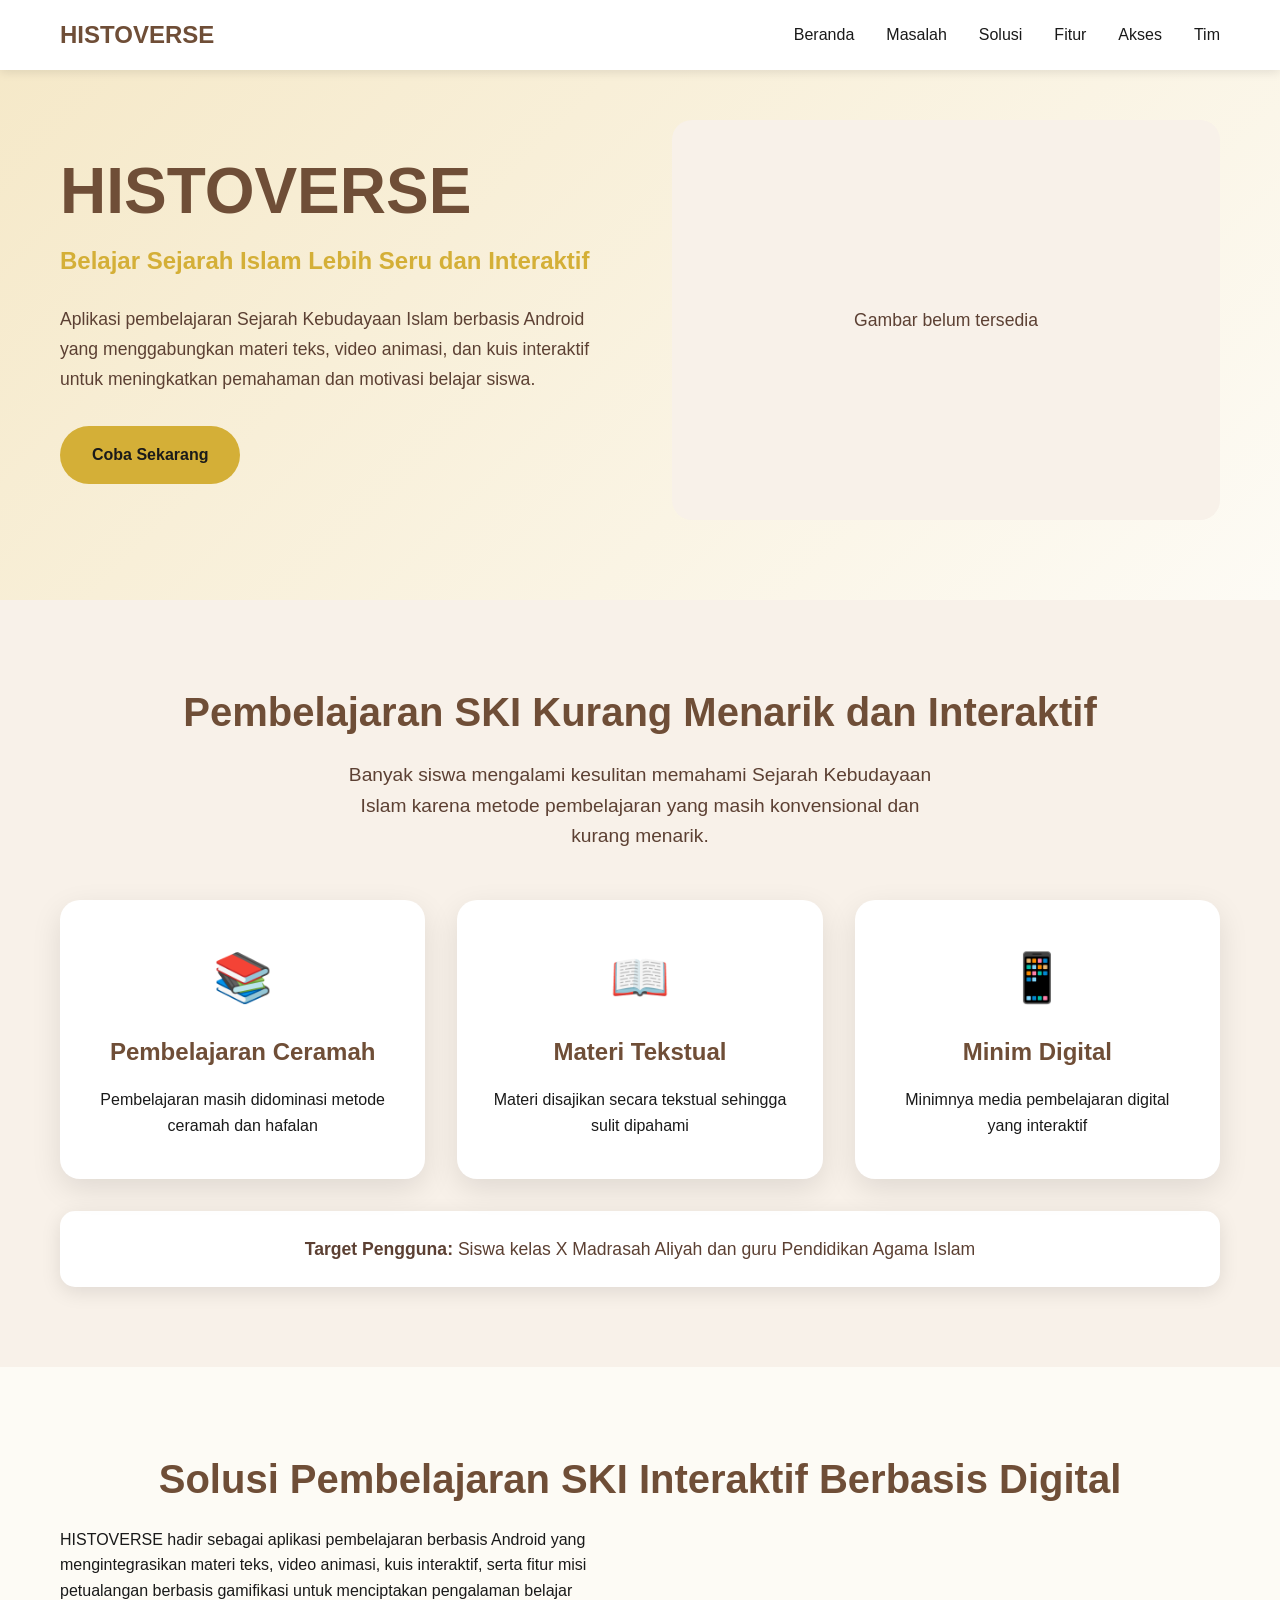
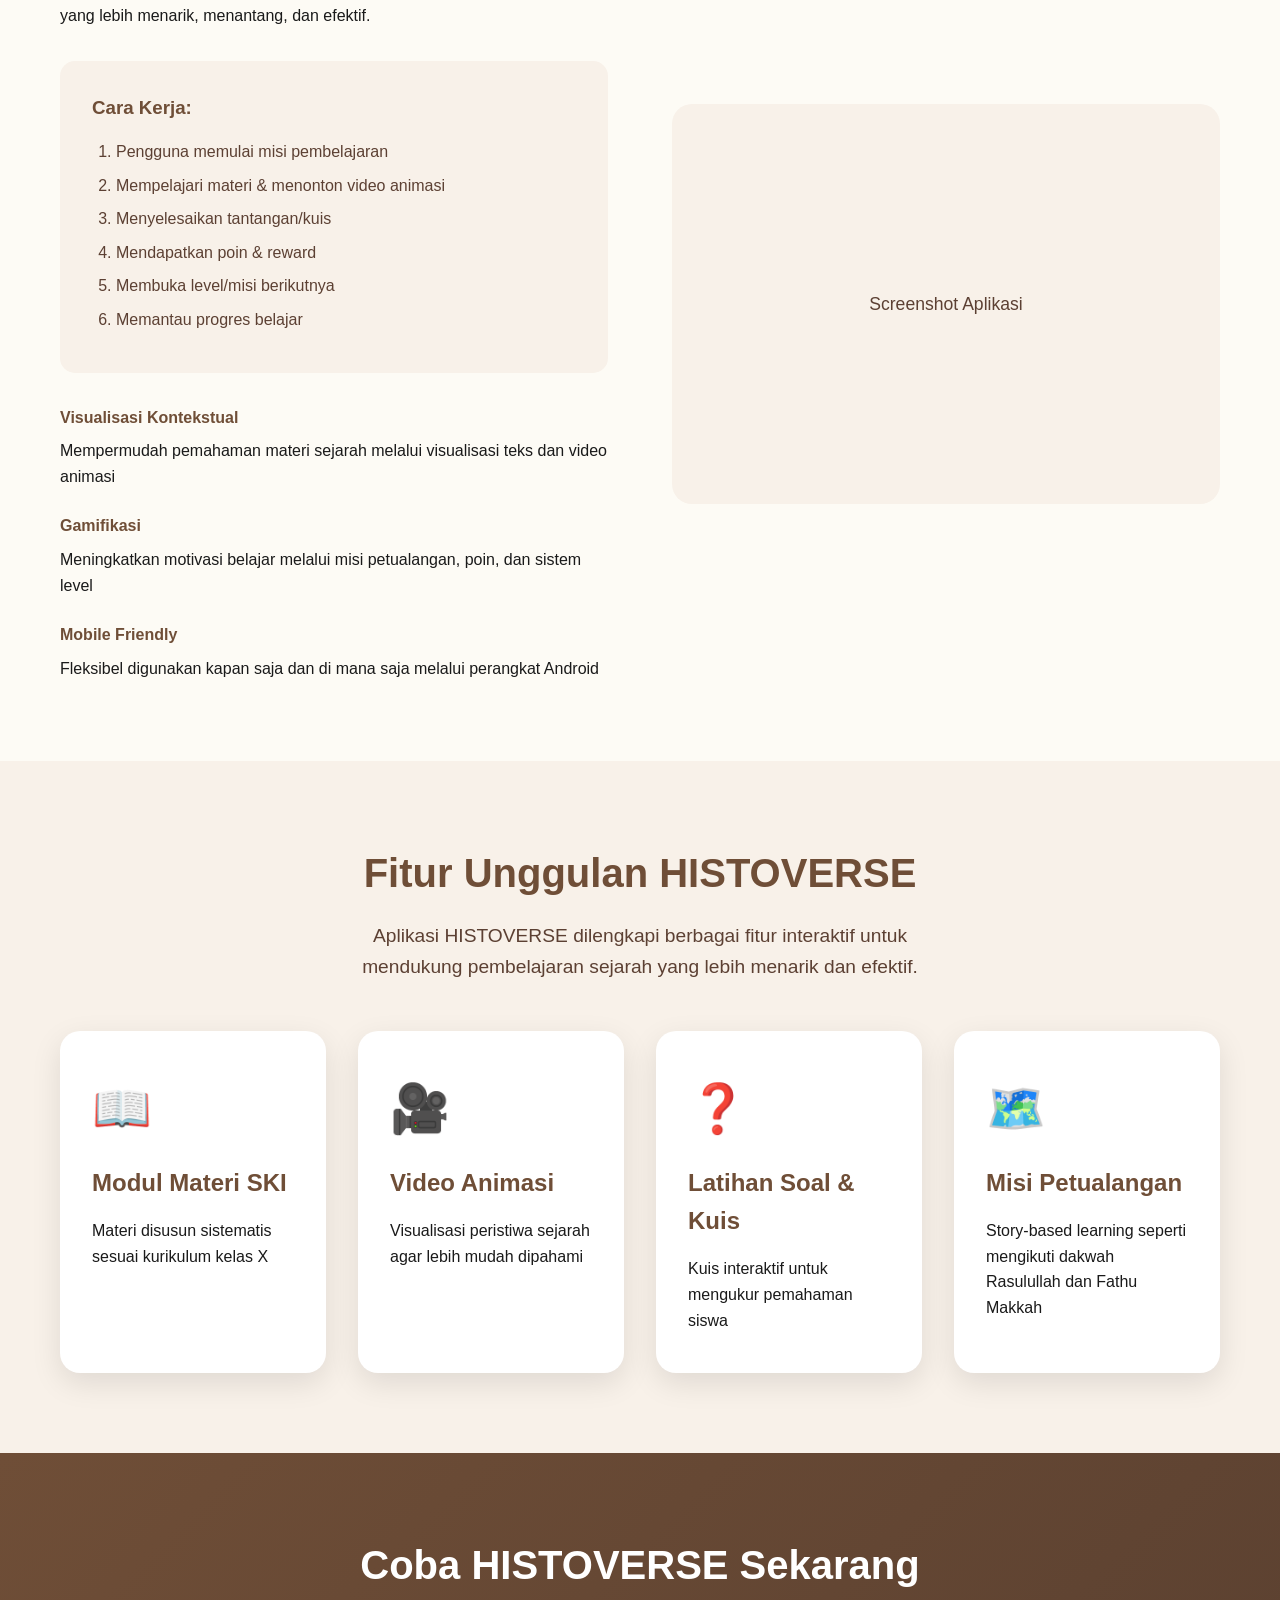
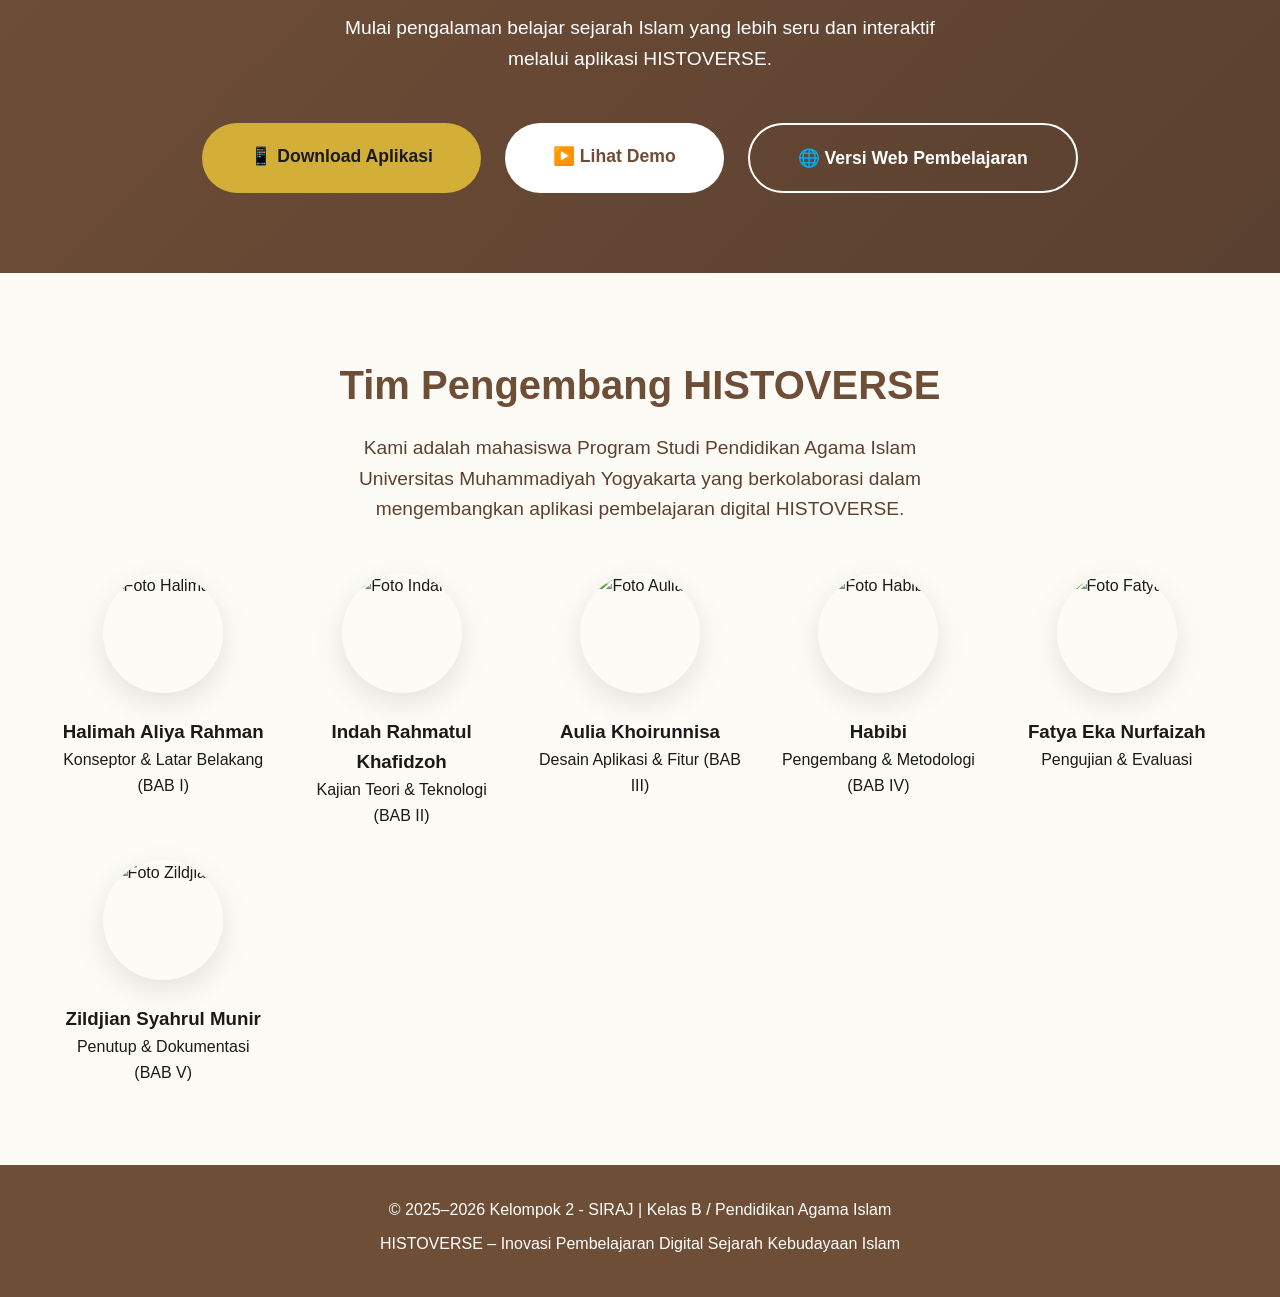
==== index.html @ 6aeffd04 "Add files via upload" ====
<!DOCTYPE html>
<html lang="id">
<head>
    <!-- Meta tags untuk responsive dan SEO -->
    <meta charset="UTF-8">
    <meta name="viewport" content="width=device-width, initial-scale=1.0">
    <title>HISTOVERSE - Belajar Sejarah Islam Lebih Seru dan Interaktif</title>
    <!-- Link ke file CSS terpisah -->
    <link rel="stylesheet" href="style.css">
</head>
<body>
    <!-- Navbar - Menu navigasi utama -->
    <nav class="navbar" id="navbar">
        <div class="nav-container">
            <!-- Logo/Brand -->
            <div class="nav-logo">
                <a href="#hero" class="nav-logo-link">HISTOVERSE</a>
            </div>
            
            <!-- Menu desktop -->
            <ul class="nav-menu" id="nav-menu">
                <li class="nav-item">
                    <a href="#hero" class="nav-link">Beranda</a>
                </li>
                <li class="nav-item">
                    <a href="#masalah" class="nav-link">Masalah</a>
                </li>
                <li class="nav-item">
                    <a href="#solusi" class="nav-link">Solusi</a>
                </li>
                <li class="nav-item">
                    <a href="#fitur" class="nav-link">Fitur</a>
                </li>
                <li class="nav-item">
                    <a href="#akses" class="nav-link">Akses</a>
                </li>
                <li class="nav-item">
                    <a href="#tim" class="nav-link">Tim</a>
                </li>
            </ul>
            
            <!-- Hamburger button untuk mobile -->
            <div class="hamburger" id="hamburger">
                <span class="bar"></span>
                <span class="bar"></span>
                <span class="bar"></span>
            </div>
        </div>
    </nav>

    <!-- Hero Section - Bagian paling atas untuk menarik perhatian -->
    <section id="hero" class="hero">
        <div class="container">
            <div class="hero-content">
                <!-- Kolom kiri: Teks -->
                <div class="hero-text">
                    <h1 class="hero-title">HISTOVERSE</h1>
                    <p class="hero-subtitle">Belajar Sejarah Islam Lebih Seru dan Interaktif</p>
                    <p class="hero-description">
                        Aplikasi pembelajaran Sejarah Kebudayaan Islam berbasis Android yang menggabungkan materi teks, video animasi, dan kuis interaktif untuk meningkatkan pemahaman dan motivasi belajar siswa.
                    </p>
                    <a href="#akses" class="btn btn-primary">Coba Sekarang</a>
                </div>
                <!-- Kolom kanan: Gambar -->
                <div class="hero-image">
                    <img src="https://i.ibb.co.com/NgNWBMgM/Whats-App-Image-2026-04-27-at-10-54-14.jpg" 
                         alt="Mockup Aplikasi HISTOVERSE" 
                         class="hero-img"
                         onerror="this.style.display='none'; this.nextElementSibling.style.display='flex';">
                    <div class="image-fallback" style="display: none;">
                        Gambar belum tersedia
                    </div>
                </div>
            </div>
        </div>
    </section>

    <!-- Masalah Section - Menampilkan 3 masalah dalam bentuk card -->
    <section id="masalah" class="section masalah">
        <div class="container">
            <h2 class="section-title">Pembelajaran SKI Kurang Menarik dan Interaktif</h2>
            <p class="section-subtitle">
                Banyak siswa mengalami kesulitan memahami Sejarah Kebudayaan Islam karena metode pembelajaran yang masih konvensional dan kurang menarik.
            </p>
            <div class="masalah-grid">
                <div class="card">
                    <div class="card-icon">📚</div>
                    <h3>Pembelajaran Ceramah</h3>
                    <p>Pembelajaran masih didominasi metode ceramah dan hafalan</p>
                </div>
                <div class="card">
                    <div class="card-icon">📖</div>
                    <h3>Materi Tekstual</h3>
                    <p>Materi disajikan secara tekstual sehingga sulit dipahami</p>
                </div>
                <div class="card">
                    <div class="card-icon">📱</div>
                    <h3>Minim Digital</h3>
                    <p>Minimnya media pembelajaran digital yang interaktif</p>
                </div>
            </div>
            <p class="target-pengguna">
                <strong>Target Pengguna:</strong> Siswa kelas X Madrasah Aliyah dan guru Pendidikan Agama Islam
            </p>
        </div>
    </section>

    <!-- Solusi Section -->
    <section id="solusi" class="section solusi">
        <div class="container">
            <h2 class="section-title">Solusi Pembelajaran SKI Interaktif Berbasis Digital</h2>
            <div class="solusi-content">
                <div class="solusi-text">
                    <p>
                        HISTOVERSE hadir sebagai aplikasi pembelajaran berbasis Android yang mengintegrasikan materi teks, video animasi, kuis interaktif, serta fitur misi petualangan berbasis gamifikasi untuk menciptakan pengalaman belajar yang lebih menarik, menantang, dan efektif.
                    </p>
                    <div class="cara-kerja">
                        <h3>Cara Kerja:</h3>
                        <ol>
                            <li>Pengguna memulai misi pembelajaran</li>
                            <li>Mempelajari materi & menonton video animasi</li>
                            <li>Menyelesaikan tantangan/kuis</li>
                            <li>Mendapatkan poin & reward</li>
                            <li>Membuka level/misi berikutnya</li>
                            <li>Memantau progres belajar</li>
                        </ol>
                    </div>
                    <div class="manfaat-grid">
                        <div class="manfaat-item">
                            <h4>Visualisasi Kontekstual</h4>
                            <p>Mempermudah pemahaman materi sejarah melalui visualisasi teks dan video animasi</p>
                        </div>
                        <div class="manfaat-item">
                            <h4>Gamifikasi</h4>
                            <p>Meningkatkan motivasi belajar melalui misi petualangan, poin, dan sistem level</p>
                        </div>
                        <div class="manfaat-item">
                            <h4>Mobile Friendly</h4>
                            <p>Fleksibel digunakan kapan saja dan di mana saja melalui perangkat Android</p>
                        </div>
                    </div>
                </div>
                <div class="solusi-image">
                    <img src="https://i.ibb.co.com/BVbJMJBj/Screenshot-2026-04-30-123022.png" 
                         alt="Screenshot Aplikasi HISTOVERSE"
                         class="solusi-img"
                         onerror="this.style.display='none'; this.nextElementSibling.style.display='flex';">
                    <div class="image-fallback" style="display: none;">
                        Screenshot Aplikasi
                    </div>
                </div>
            </div>
        </div>
    </section>

    <!-- Fitur Section - Grid 4 card fitur -->
    <section id="fitur" class="section fitur">
        <div class="container">
            <h2 class="section-title">Fitur Unggulan HISTOVERSE</h2>
            <p class="section-subtitle">
                Aplikasi HISTOVERSE dilengkapi berbagai fitur interaktif untuk mendukung pembelajaran sejarah yang lebih menarik dan efektif.
            </p>
            <div class="fitur-grid">
                <div class="card fitur-card">
                    <div class="card-icon">📖</div>
                    <h3>Modul Materi SKI</h3>
                    <p>Materi disusun sistematis sesuai kurikulum kelas X</p>
                </div>
                <div class="card fitur-card">
                    <div class="card-icon">🎥</div>
                    <h3>Video Animasi</h3>
                    <p>Visualisasi peristiwa sejarah agar lebih mudah dipahami</p>
                </div>
                <div class="card fitur-card">
                    <div class="card-icon">❓</div>
                    <h3>Latihan Soal & Kuis</h3>
                    <p>Kuis interaktif untuk mengukur pemahaman siswa</p>
                </div>
                <div class="card fitur-card">
                    <div class="card-icon">🗺️</div>
                    <h3>Misi Petualangan</h3>
                    <p>Story-based learning seperti mengikuti dakwah Rasulullah dan Fathu Makkah</p>
                </div>
            </div>
        </div>
    </section>

    <!-- Akses Produk Section - Paling menonjol -->
    <section id="akses" class="section akses">
        <div class="container">
            <h2 class="section-title">Coba HISTOVERSE Sekarang</h2>
            <p class="section-subtitle">
                Mulai pengalaman belajar sejarah Islam yang lebih seru dan interaktif melalui aplikasi HISTOVERSE.
            </p>
            <div class="akses-buttons">
                <a href="https://kodular.app/FZA-LEL" class="btn btn-primary btn-large" target="_blank">
                    📱 Download Aplikasi
                </a>
                <a href="https://youtube.com/shorts/EsjoSyzF_S8" class="btn btn-secondary btn-large" target="_blank">
                    ▶️ Lihat Demo
                </a>
                <a href="belajar.html" class="btn btn-outline btn-large">
                    🌐 Versi Web Pembelajaran
                </a>
            </div>
        </div>
    </section>

    <!-- Tim Section - Grid foto anggota -->
    <section id="tim" class="section tim">
        <div class="container">
            <h2 class="section-title">Tim Pengembang HISTOVERSE</h2>
            <p class="section-subtitle">
                Kami adalah mahasiswa Program Studi Pendidikan Agama Islam Universitas Muhammadiyah Yogyakarta yang berkolaborasi dalam mengembangkan aplikasi pembelajaran digital HISTOVERSE.
            </p>
            <div class="tim-grid">
                <div class="tim-card">
                    <div class="tim-photo">
                        <img src="https://i.ibb.co.com/GvK5dnpH/Whats-App-Image-2026-04-27-at-09-37-07.jpg" 
                             alt="Foto Halimah" 
                             onerror="handleImageError(this)">
                    </div>
                    <h3>Halimah Aliya Rahman</h3>
                    <p>Konseptor & Latar Belakang (BAB I)</p>
                </div>
                <div class="tim-card">
                    <div class="tim-photo">
                        <img src="https://i.ibb.co.com/gLV5JVzr/Whats-App-Image-2026-04-27-at-11-18-32.jpg" 
                             alt="Foto Indah" 
                             onerror="handleImageError(this)">
                    </div>
                    <h3>Indah Rahmatul Khafidzoh</h3>
                    <p>Kajian Teori & Teknologi (BAB II)</p>
                </div>
                <div class="tim-card">
                    <div class="tim-photo">
                        <img src="https://i.ibb.co.com/3YNSNnKv/Whats-App-Image-2026-04-27-at-09-41-44.jpg" 
                             alt="Foto Aulia" 
                             onerror="handleImageError(this)">
                    </div>
                    <h3>Aulia Khoirunnisa</h3>
                    <p>Desain Aplikasi & Fitur (BAB III)</p>
                </div>
                <div class="tim-card">
                    <div class="tim-photo">
                        <img src="https://i.ibb.co.com/fzsyxNFp/Whats-App-Image-2026-04-27-at-11-19-43.jpg" 
                             alt="Foto Habibi" 
                             onerror="handleImageError(this)">
                    </div>
                    <h3>Habibi</h3>
                    <p>Pengembang & Metodologi (BAB IV)</p>
                </div>
                <div class="tim-card">
                    <div class="tim-photo">
                        <img src="https://i.ibb.co.com/tpnbdjBc/Whats-App-Image-2026-04-28-at-12-46-17.jpg" 
                             alt="Foto Fatya" 
                             onerror="handleImageError(this)">
                    </div>
                    <h3>Fatya Eka Nurfaizah</h3>
                    <p>Pengujian & Evaluasi</p>
                </div>
                <div class="tim-card">
                    <div class="tim-photo">
                        <img src="https://i.ibb.co.com/4wW0nLyC/Whats-App-Image-2026-04-27-at-11-18-08.jpg" 
                             alt="Foto Zildjian" 
                             onerror="handleImageError(this)">
                    </div>
                    <h3>Zildjian Syahrul Munir</h3>
                    <p>Penutup & Dokumentasi (BAB V)</p>
                </div>
            </div>
        </div>
    </section>

    <!-- Footer -->
    <footer class="footer">
        <div class="container">
            <div class="footer-content">
                <p>&copy; 2025–2026 Kelompok 2 - SIRAJ | Kelas B / Pendidikan Agama Islam</p>
                <p>HISTOVERSE – Inovasi Pembelajaran Digital Sejarah Kebudayaan Islam</p>
            </div>
        </div>
    </footer>

    <!-- JavaScript -->
    <script src="script.js"></script>
</body>
</html>
---- style.css ----
/* ========================================
   VARIABEL WARNA - UBAH DI SINI SAJA!
   ======================================== */
/* Ganti warna-warna ini sesuai preferensi kelompok */
:root {
  /* Warna utama - GANTI DI SINI */
  --primary: #6F4E37;      /* Coklat espresso */
  --primary-dark: #5A4030;
  
  /* Warna sekunder - GANTI DI SINI */
  --secondary: #F5E8C7;    /* Krem terang */
  --secondary-dark: #E8D9B3;
  
  /* Warna aksen - GANTI DI SINI */
  --accent: #D4AF37;       /* Emas terang */
  --accent-dark: #B8942A;
  
  /* Background - GANTI DI SINI */
  --bg-primary: #FDFBF5;   /* Ivory clean */
  --bg-secondary: #F8F1E9; /* Beige hangat */
  
  /* Teks - GANTI DI SINI */
  --text-primary: #1A1A1A;  /* Hitam pekat */
  --text-secondary: #5C4033; /* Abu tua kecoklatan */
  
  /* Lainnya */
  --white: #FFFFFF;
  --shadow: rgba(0, 0, 0, 0.1);
  --border: #E0D7C4;
}

/* ========================================
   RESET & BASE STYLES
   ======================================== */
* {
  margin: 0;
  padding: 0;
  box-sizing: border-box;
}

body {
  font-family: -apple-system, BlinkMacSystemFont, 'Segoe UI', Roboto, Oxygen, Ubuntu, Cantarell, sans-serif;
  line-height: 1.6;
  color: var(--text-primary);
  background-color: var(--bg-primary);
  overflow-x: hidden;
}

.container {
  max-width: 1200px;
  margin: 0 auto;
  padding: 0 20px;
}

/* ========================================
   NAVBAR
   ======================================== */
.navbar {
  background: var(--white);
  box-shadow: 0 2px 10px var(--shadow);
  position: fixed;
  top: 0;
  width: 100%;
  z-index: 1000;
  transition: all 0.3s ease;
}

.nav-container {
  max-width: 1200px;
  margin: 0 auto;
  padding: 0 20px;
  display: flex;
  justify-content: space-between;
  align-items: center;
  height: 70px;
}

.nav-logo-link {
  font-size: 1.5rem;
  font-weight: bold;
  color: var(--primary);
  text-decoration: none;
}

.nav-menu {
  display: flex;
  list-style: none;
  gap: 2rem;
}

.nav-link {
  text-decoration: none;
  color: var(--text-primary);
  font-weight: 500;
  transition: color 0.3s ease;
}

.nav-link:hover {
  color: var(--primary);
}

.hamburger {
  display: none;
  flex-direction: column;
  cursor: pointer;
  gap: 4px;
}

.bar {
  width: 25px;
  height: 3px;
  background: var(--text-primary);
  transition: 0.3s;
}

/* ========================================
   HERO SECTION
   ======================================== */
.hero {
  padding: 120px 0 80px;
  background: linear-gradient(135deg, var(--secondary) 0%, var(--bg-primary) 100%);
}

.hero-content {
  display: grid;
  grid-template-columns: 1fr 1fr;
  gap: 4rem;
  align-items: center;
}

.hero-title {
  font-size: clamp(2.5rem, 5vw, 4rem);
  color: var(--primary);
  margin-bottom: 1rem;
  line-height: 1.1;
}

.hero-subtitle {
  font-size: 1.5rem;
  color: var(--accent);
  margin-bottom: 1.5rem;
  font-weight: 600;
}

.hero-description {
  font-size: 1.1rem;
  color: var(--text-secondary);
  margin-bottom: 2rem;
  line-height: 1.7;
}

.hero-img, .solusi-img {
  width: 100%;
  height: 400px;
  object-fit: cover;
  border-radius: 20px;
  box-shadow: 0 20px 40px var(--shadow);
}

.image-fallback {
  width: 100%;
  height: 400px;
  background: var(--bg-secondary);
  border-radius: 20px;
  display: flex;
  align-items: center;
  justify-content: center;
  color: var(--text-secondary);
  font-size: 1.1rem;
}

/* ========================================
   SECTION GENERIC
   ======================================== */
.section {
  padding: 80px 0;
}

.section-title {
  font-size: clamp(2rem, 4vw, 2.5rem);
  text-align: center;
  margin-bottom: 1rem;
  color: var(--primary);
}

.section-subtitle {
  text-align: center;
  font-size: 1.2rem;
  color: var(--text-secondary);
  max-width: 600px;
  margin: 0 auto 3rem;
}

/* ========================================
   MASALAH SECTION
   ======================================== */
.masalah {
  background: var(--bg-secondary);
}

.masalah-grid {
  display: grid;
  grid-template-columns: repeat(auto-fit, minmax(300px, 1fr));
  gap: 2rem;
  margin-bottom: 2rem;
}

.card {
  background: var(--white);
  padding: 2.5rem 2rem;
  border-radius: 20px;
  text-align: center;
  box-shadow: 0 10px 30px var(--shadow);
  transition: all 0.3s ease;
}

.card:hover {
  transform: translateY(-10px);
  box-shadow: 0 20px 40px var(--shadow);
}

.card-icon {
  font-size: 3rem;
  margin-bottom: 1rem;
}

.card h3 {
  font-size: 1.5rem;
  margin-bottom: 1rem;
  color: var(--primary);
}

.target-pengguna {
  text-align: center;
  font-size: 1.1rem;
  color: var(--text-secondary);
  background: var(--white);
  padding: 1.5rem;
  border-radius: 15px;
  box-shadow: 0 5px 20px var(--shadow);
}

/* ========================================
   SOLUSI SECTION
   ======================================== */
.solusi-content {
  display: grid;
  grid-template-columns: 1fr 1fr;
  gap: 4rem;
  align-items: center;
}

.cara-kerja {
  background: var(--bg-secondary);
  padding: 2rem;
  border-radius: 15px;
  margin: 2rem 0;
}

.cara-kerja h3 {
  color: var(--primary);
  margin-bottom: 1rem;
}

.cara-kerja ol {
  padding-left: 1.5rem;
}

.cara-kerja li {
  margin-bottom: 0.5rem;
  color: var(--text-secondary);
}

.manfaat-grid {
  display: grid;
  gap: 1.5rem;
  margin-top: 2rem;
}

.manfaat-item h4 {
  color: var(--primary);
  margin-bottom: 0.5rem;
}

/* ========================================
   FITUR SECTION
   ======================================== */
.fitur {
  background: var(--bg-secondary);
}

.fitur-grid {
  display: grid;
  grid-template-columns: repeat(auto-fit, minmax(250px, 1fr));
  gap: 2rem;
}

.fitur-card {
  text-align: left;
}

/* ========================================
   AKSES SECTION
   ======================================== */
.akses {
  background: linear-gradient(135deg, var(--primary) 0%, var(--primary-dark) 100%);
  color: var(--white);
}

.akses .section-title,
.akses .section-subtitle {
  color: var(--white);
}

.akses-buttons {
  display: flex;
  flex-wrap: wrap;
  gap: 1.5rem;
  justify-content: center;
  margin-top: 3rem;
}

/* ========================================
   TIM SECTION
   ======================================== */
.tim-grid {
  display: grid;
  grid-template-columns: repeat(auto-fit, minmax(200px, 1fr));
  gap: 2rem;
}

.tim-card {
  text-align: center;
}

.tim-photo {
  width: 120px;
  height: 120px;
  margin: 0 auto 1.5rem;
  border-radius: 50%;
  overflow: hidden;
  box-shadow: 0 10px 30px var(--shadow);
}

.tim-photo img {
  width: 100%;
  height: 100%;
  object-fit: cover;
}

/* ========================================
   BUTTONS
   ======================================== */
.btn {
  display: inline-block;
  padding: 1rem 2rem;
  border-radius: 50px;
  text-decoration: none;
  font-weight: 600;
  text-align: center;
  transition: all 0.3s ease;
  border: none;
  cursor: pointer;
  font-size: 1rem;
}

.btn-primary {
  background: var(--accent);
  color: var(--text-primary);
}

.btn-primary:hover {
  background: var(--accent-dark);
  transform: translateY(-2px);
  box-shadow: 0 10px 20px rgba(212, 175, 55, 0.3);
}

.btn-secondary {
  background: var(--white);
  color: var(--primary);
}

.btn-secondary:hover {
  background: var(--secondary);
  transform: translateY(-2px);
}

.btn-outline {
  background: transparent;
  color: var(--white);
  border: 2px solid var(--white);
}

.btn-outline:hover {
  background: var(--white);
  color: var(--primary);
}

.btn-large {
  padding: 1.2rem 3rem;
  font-size: 1.1rem;
}

/* ========================================
   FOOTER
   ======================================== */
.footer {
  background: var(--primary);
  color: var(--white);
  text-align: center;
  padding: 2rem 0;
}

.footer-content p {
  margin-bottom: 0.5rem;
}

/* ========================================
   RESPONSIVE DESIGN
   ======================================== */
@media (max-width: 768px) {
  .hamburger {
    display: flex;
  }
  
  .nav-menu {
    position: fixed;
    left: -100%;
    top: 70px;
    flex-direction: column;
    background: var(--white);
    width: 100%;
    text-align: center;
    transition: 0.3s;
    box-shadow: 0 10px 27px var(--shadow);
    padding: 2rem 0;
  }
  
  .nav-menu.active {
    left: 0;
  }
  
  .hero-content,
  .solusi-content {
    grid-template-columns: 1fr;
    gap: 2rem;
    text-align: center;
  }
  
  .hero {
    padding: 100px 0 60px;
  }
  
  .section {
    padding: 60px 0;
  }
  
  .akses-buttons {
    flex-direction: column;
    align-items: center;
  }
  
  .btn-large {
    width: 100%;
    max-width: 300px;
  }
}

@media (max-width: 480px) {
  .container {
    padding: 0 15px;
  }
  
  .masalah-grid,
  .fitur-grid {
    grid-template-columns: 1fr;
  }
}
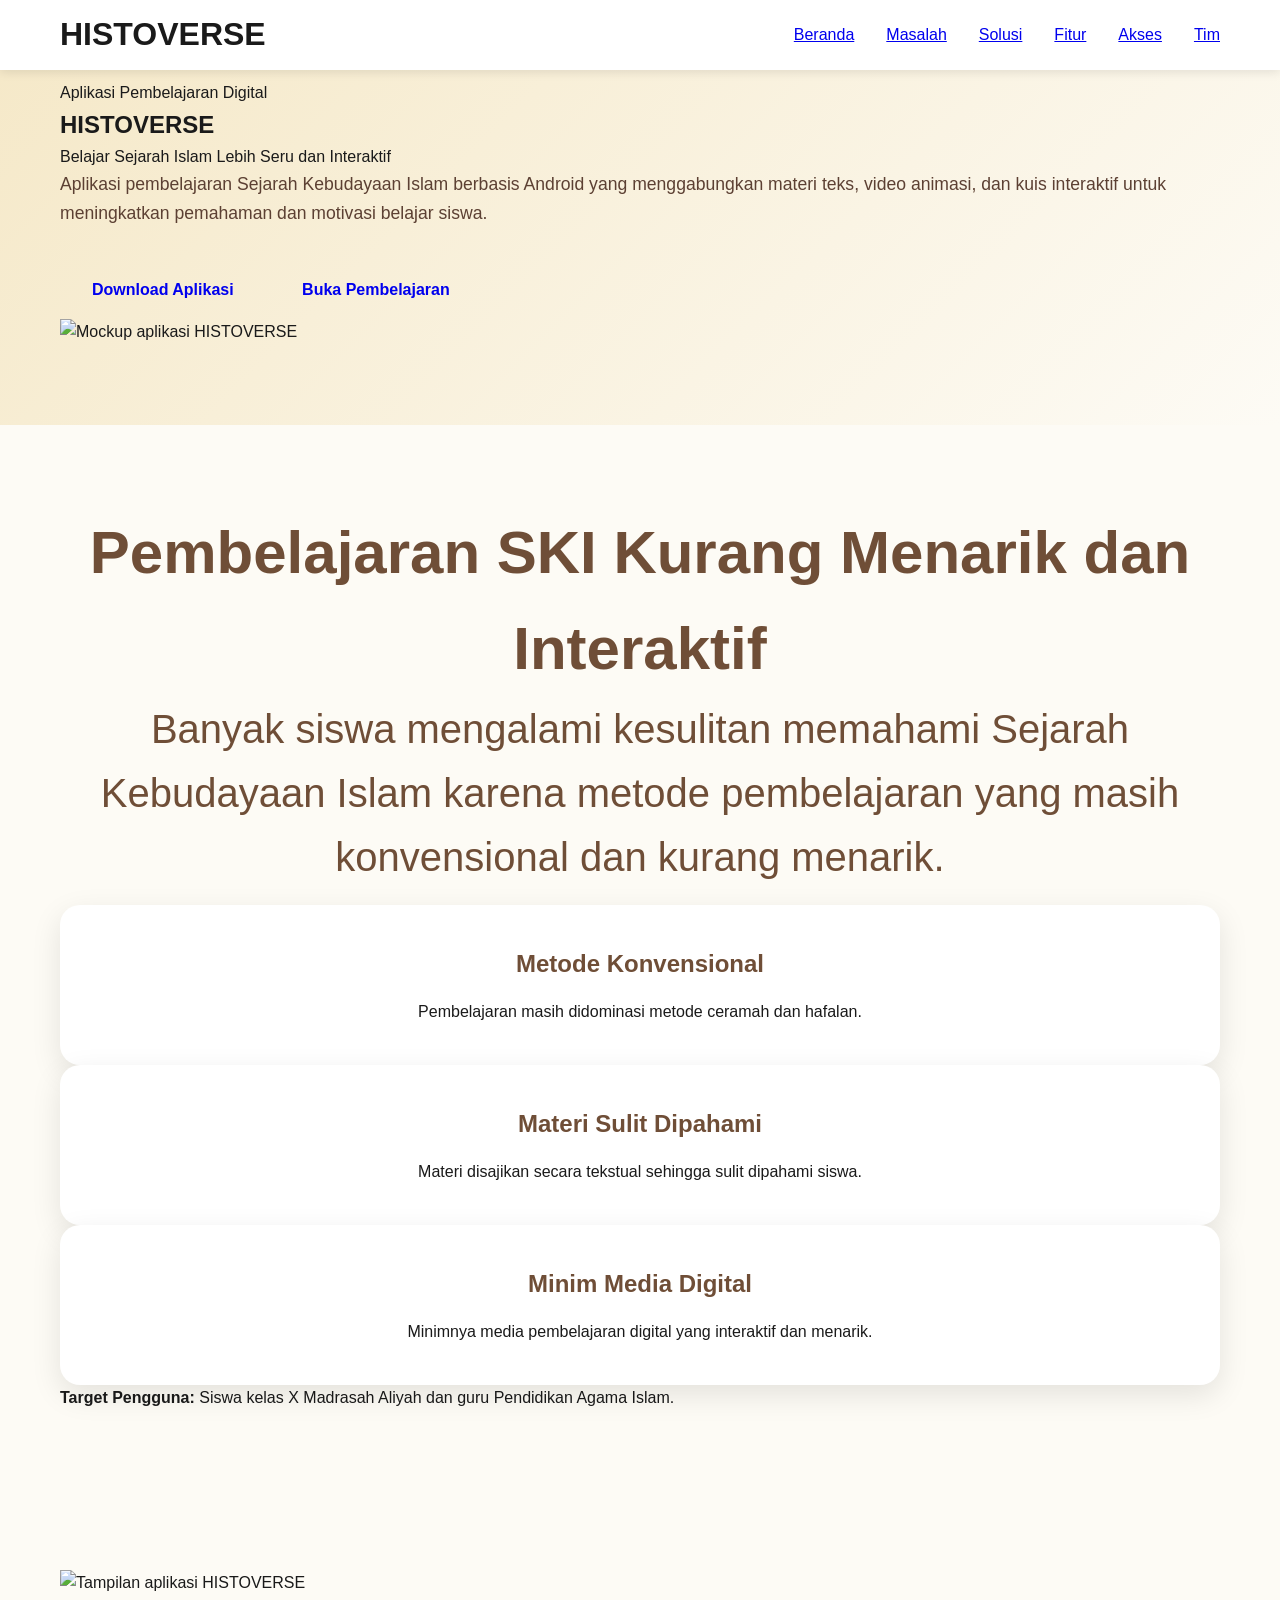
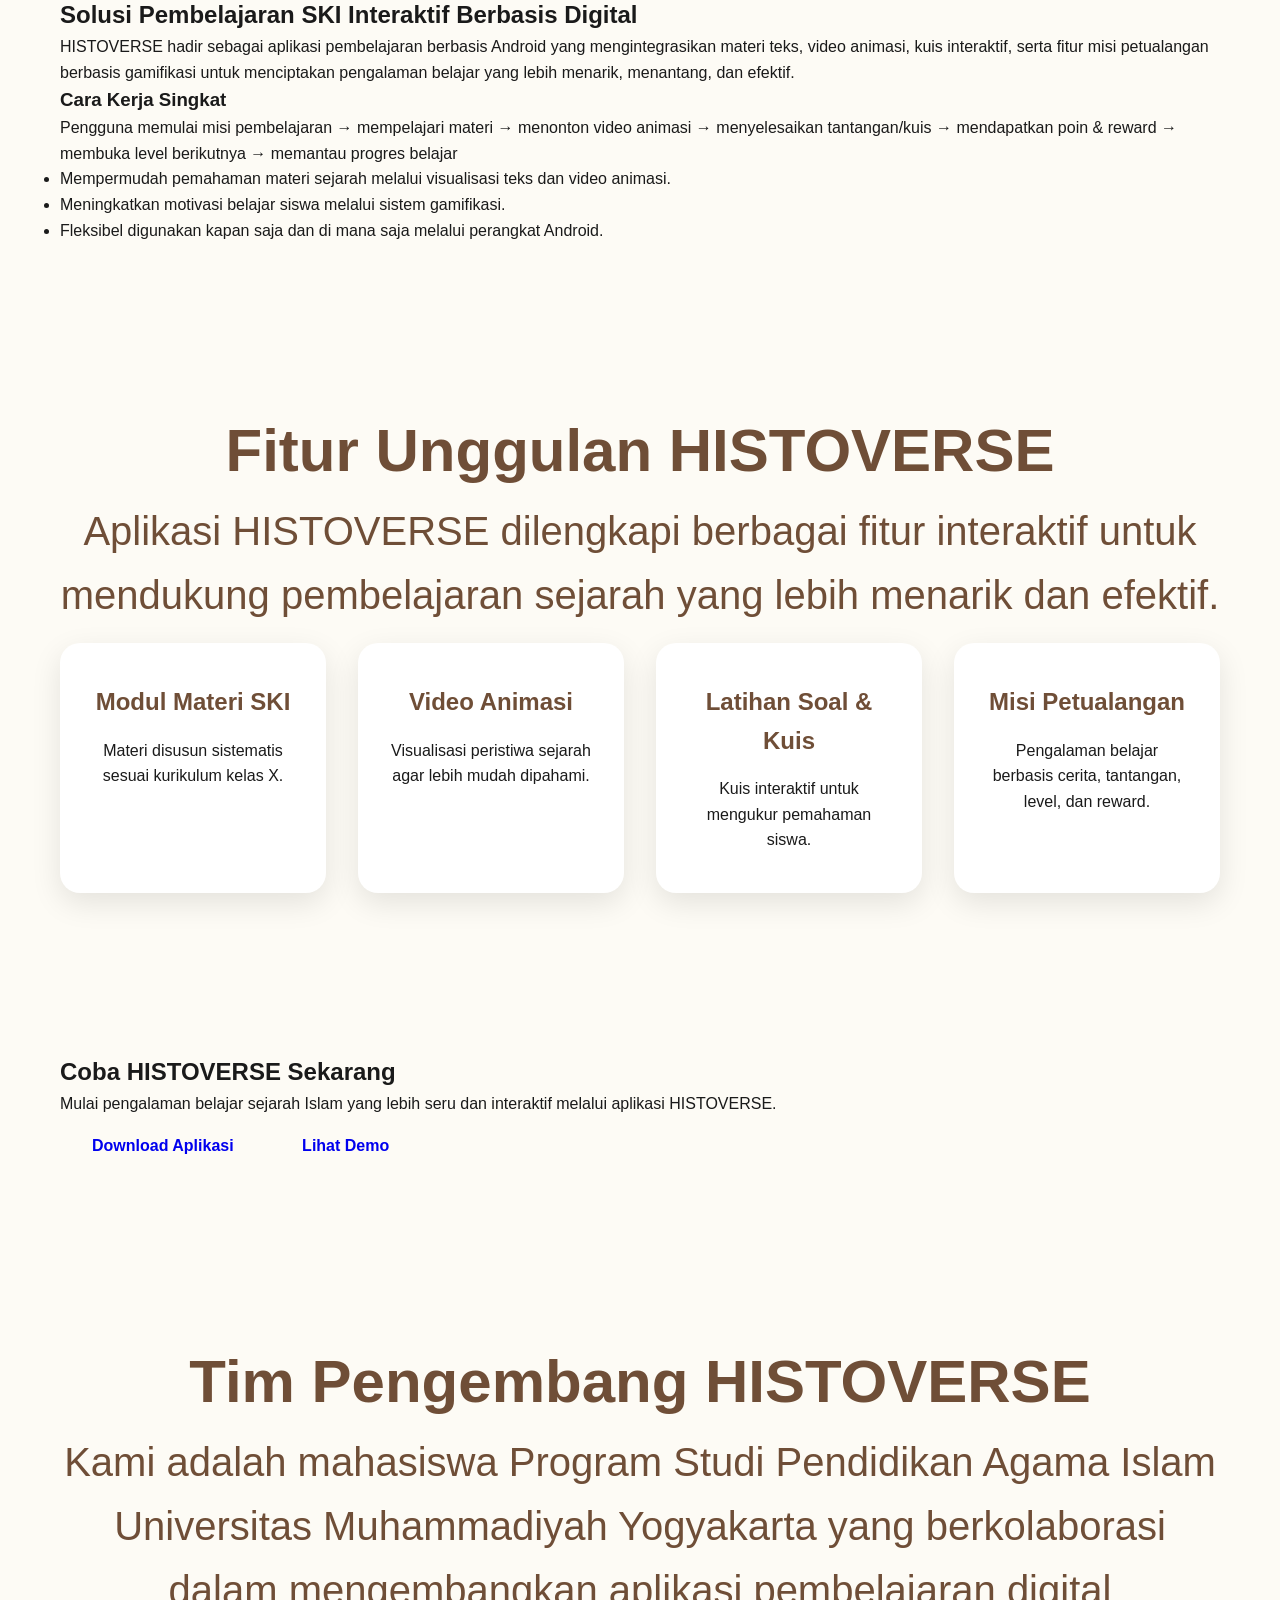
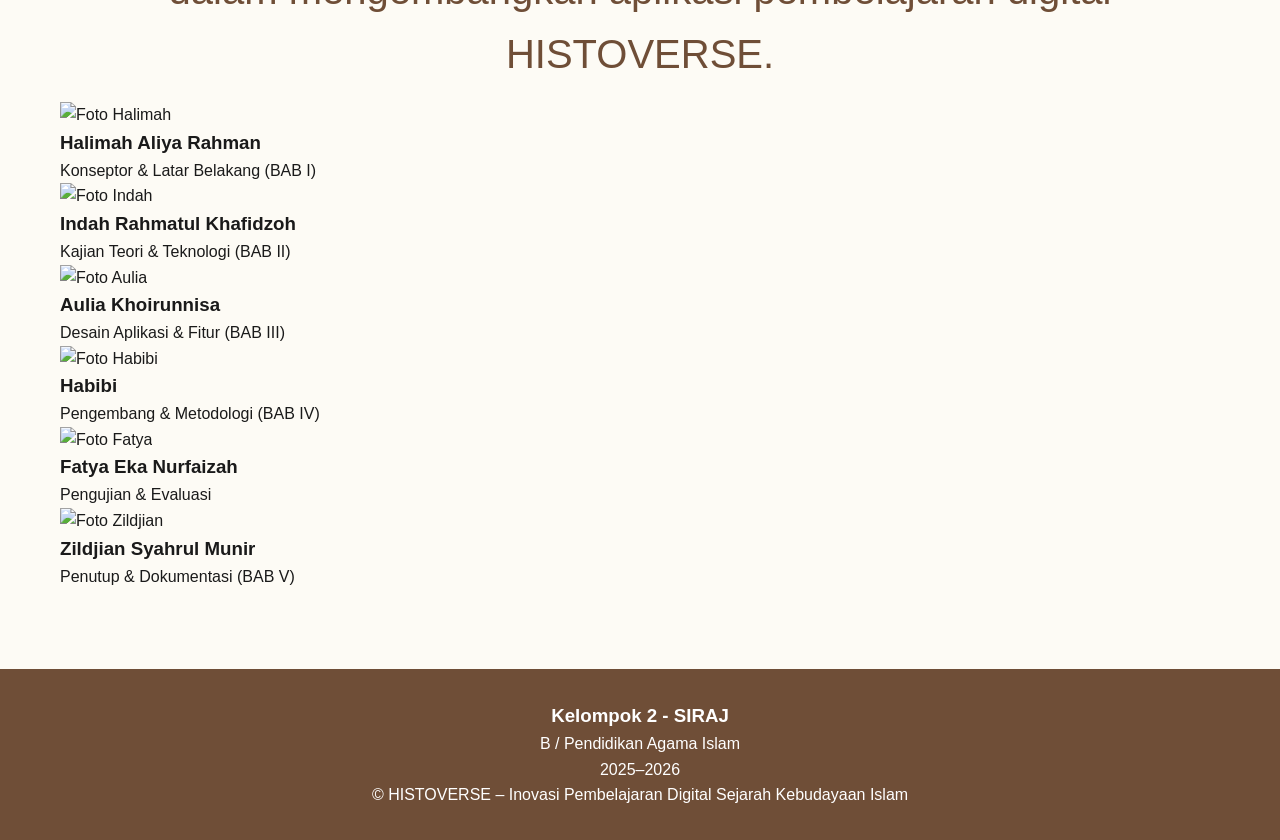
==== commit cc1c5a86: "Update index.html" ====
--- a/index.html
+++ b/index.html
@@ -1,288 +1,349 @@
 <!DOCTYPE html>
 <html lang="id">
 <head>
-    <!-- Meta tags untuk responsive dan SEO -->
-    <meta charset="UTF-8">
-    <meta name="viewport" content="width=device-width, initial-scale=1.0">
-    <title>HISTOVERSE - Belajar Sejarah Islam Lebih Seru dan Interaktif</title>
-    <!-- Link ke file CSS terpisah -->
-    <link rel="stylesheet" href="style.css">
+  <meta charset="UTF-8" />
+  <meta name="viewport" content="width=device-width, initial-scale=1.0" />
+  <title>HISTOVERSE - Pembelajaran SKI Interaktif</title>
+
+  <!-- File CSS -->
+  <link rel="stylesheet" href="style.css" />
 </head>
 <body>
-    <!-- Navbar - Menu navigasi utama -->
-    <nav class="navbar" id="navbar">
-        <div class="nav-container">
-            <!-- Logo/Brand -->
-            <div class="nav-logo">
-                <a href="#hero" class="nav-logo-link">HISTOVERSE</a>
-            </div>
-            
-            <!-- Menu desktop -->
-            <ul class="nav-menu" id="nav-menu">
-                <li class="nav-item">
-                    <a href="#hero" class="nav-link">Beranda</a>
-                </li>
-                <li class="nav-item">
-                    <a href="#masalah" class="nav-link">Masalah</a>
-                </li>
-                <li class="nav-item">
-                    <a href="#solusi" class="nav-link">Solusi</a>
-                </li>
-                <li class="nav-item">
-                    <a href="#fitur" class="nav-link">Fitur</a>
-                </li>
-                <li class="nav-item">
-                    <a href="#akses" class="nav-link">Akses</a>
-                </li>
-                <li class="nav-item">
-                    <a href="#tim" class="nav-link">Tim</a>
-                </li>
-            </ul>
-            
-            <!-- Hamburger button untuk mobile -->
-            <div class="hamburger" id="hamburger">
-                <span class="bar"></span>
-                <span class="bar"></span>
-                <span class="bar"></span>
-            </div>
-        </div>
-    </nav>
-
-    <!-- Hero Section - Bagian paling atas untuk menarik perhatian -->
-    <section id="hero" class="hero">
-        <div class="container">
-            <div class="hero-content">
-                <!-- Kolom kiri: Teks -->
-                <div class="hero-text">
-                    <h1 class="hero-title">HISTOVERSE</h1>
-                    <p class="hero-subtitle">Belajar Sejarah Islam Lebih Seru dan Interaktif</p>
-                    <p class="hero-description">
-                        Aplikasi pembelajaran Sejarah Kebudayaan Islam berbasis Android yang menggabungkan materi teks, video animasi, dan kuis interaktif untuk meningkatkan pemahaman dan motivasi belajar siswa.
-                    </p>
-                    <a href="#akses" class="btn btn-primary">Coba Sekarang</a>
-                </div>
-                <!-- Kolom kanan: Gambar -->
-                <div class="hero-image">
-                    <img src="https://i.ibb.co.com/NgNWBMgM/Whats-App-Image-2026-04-27-at-10-54-14.jpg" 
-                         alt="Mockup Aplikasi HISTOVERSE" 
-                         class="hero-img"
-                         onerror="this.style.display='none'; this.nextElementSibling.style.display='flex';">
-                    <div class="image-fallback" style="display: none;">
-                        Gambar belum tersedia
-                    </div>
-                </div>
-            </div>
-        </div>
-    </section>
-
-    <!-- Masalah Section - Menampilkan 3 masalah dalam bentuk card -->
-    <section id="masalah" class="section masalah">
-        <div class="container">
-            <h2 class="section-title">Pembelajaran SKI Kurang Menarik dan Interaktif</h2>
-            <p class="section-subtitle">
-                Banyak siswa mengalami kesulitan memahami Sejarah Kebudayaan Islam karena metode pembelajaran yang masih konvensional dan kurang menarik.
-            </p>
-            <div class="masalah-grid">
-                <div class="card">
-                    <div class="card-icon">📚</div>
-                    <h3>Pembelajaran Ceramah</h3>
-                    <p>Pembelajaran masih didominasi metode ceramah dan hafalan</p>
-                </div>
-                <div class="card">
-                    <div class="card-icon">📖</div>
-                    <h3>Materi Tekstual</h3>
-                    <p>Materi disajikan secara tekstual sehingga sulit dipahami</p>
-                </div>
-                <div class="card">
-                    <div class="card-icon">📱</div>
-                    <h3>Minim Digital</h3>
-                    <p>Minimnya media pembelajaran digital yang interaktif</p>
-                </div>
-            </div>
-            <p class="target-pengguna">
-                <strong>Target Pengguna:</strong> Siswa kelas X Madrasah Aliyah dan guru Pendidikan Agama Islam
-            </p>
-        </div>
-    </section>
-
-    <!-- Solusi Section -->
-    <section id="solusi" class="section solusi">
-        <div class="container">
-            <h2 class="section-title">Solusi Pembelajaran SKI Interaktif Berbasis Digital</h2>
-            <div class="solusi-content">
-                <div class="solusi-text">
-                    <p>
-                        HISTOVERSE hadir sebagai aplikasi pembelajaran berbasis Android yang mengintegrasikan materi teks, video animasi, kuis interaktif, serta fitur misi petualangan berbasis gamifikasi untuk menciptakan pengalaman belajar yang lebih menarik, menantang, dan efektif.
-                    </p>
-                    <div class="cara-kerja">
-                        <h3>Cara Kerja:</h3>
-                        <ol>
-                            <li>Pengguna memulai misi pembelajaran</li>
-                            <li>Mempelajari materi & menonton video animasi</li>
-                            <li>Menyelesaikan tantangan/kuis</li>
-                            <li>Mendapatkan poin & reward</li>
-                            <li>Membuka level/misi berikutnya</li>
-                            <li>Memantau progres belajar</li>
-                        </ol>
-                    </div>
-                    <div class="manfaat-grid">
-                        <div class="manfaat-item">
-                            <h4>Visualisasi Kontekstual</h4>
-                            <p>Mempermudah pemahaman materi sejarah melalui visualisasi teks dan video animasi</p>
-                        </div>
-                        <div class="manfaat-item">
-                            <h4>Gamifikasi</h4>
-                            <p>Meningkatkan motivasi belajar melalui misi petualangan, poin, dan sistem level</p>
-                        </div>
-                        <div class="manfaat-item">
-                            <h4>Mobile Friendly</h4>
-                            <p>Fleksibel digunakan kapan saja dan di mana saja melalui perangkat Android</p>
-                        </div>
-                    </div>
-                </div>
-                <div class="solusi-image">
-                    <img src="https://i.ibb.co.com/BVbJMJBj/Screenshot-2026-04-30-123022.png" 
-                         alt="Screenshot Aplikasi HISTOVERSE"
-                         class="solusi-img"
-                         onerror="this.style.display='none'; this.nextElementSibling.style.display='flex';">
-                    <div class="image-fallback" style="display: none;">
-                        Screenshot Aplikasi
-                    </div>
-                </div>
-            </div>
-        </div>
-    </section>
-
-    <!-- Fitur Section - Grid 4 card fitur -->
-    <section id="fitur" class="section fitur">
-        <div class="container">
-            <h2 class="section-title">Fitur Unggulan HISTOVERSE</h2>
-            <p class="section-subtitle">
-                Aplikasi HISTOVERSE dilengkapi berbagai fitur interaktif untuk mendukung pembelajaran sejarah yang lebih menarik dan efektif.
-            </p>
-            <div class="fitur-grid">
-                <div class="card fitur-card">
-                    <div class="card-icon">📖</div>
-                    <h3>Modul Materi SKI</h3>
-                    <p>Materi disusun sistematis sesuai kurikulum kelas X</p>
-                </div>
-                <div class="card fitur-card">
-                    <div class="card-icon">🎥</div>
-                    <h3>Video Animasi</h3>
-                    <p>Visualisasi peristiwa sejarah agar lebih mudah dipahami</p>
-                </div>
-                <div class="card fitur-card">
-                    <div class="card-icon">❓</div>
-                    <h3>Latihan Soal & Kuis</h3>
-                    <p>Kuis interaktif untuk mengukur pemahaman siswa</p>
-                </div>
-                <div class="card fitur-card">
-                    <div class="card-icon">🗺️</div>
-                    <h3>Misi Petualangan</h3>
-                    <p>Story-based learning seperti mengikuti dakwah Rasulullah dan Fathu Makkah</p>
-                </div>
-            </div>
-        </div>
-    </section>
-
-    <!-- Akses Produk Section - Paling menonjol -->
-    <section id="akses" class="section akses">
-        <div class="container">
-            <h2 class="section-title">Coba HISTOVERSE Sekarang</h2>
-            <p class="section-subtitle">
-                Mulai pengalaman belajar sejarah Islam yang lebih seru dan interaktif melalui aplikasi HISTOVERSE.
-            </p>
-            <div class="akses-buttons">
-                <a href="https://kodular.app/FZA-LEL" class="btn btn-primary btn-large" target="_blank">
-                    📱 Download Aplikasi
-                </a>
-                <a href="https://youtube.com/shorts/EsjoSyzF_S8" class="btn btn-secondary btn-large" target="_blank">
-                    ▶️ Lihat Demo
-                </a>
-                <a href="belajar.html" class="btn btn-outline btn-large">
-                    🌐 Versi Web Pembelajaran
-                </a>
-            </div>
-        </div>
-    </section>
-
-    <!-- Tim Section - Grid foto anggota -->
-    <section id="tim" class="section tim">
-        <div class="container">
-            <h2 class="section-title">Tim Pengembang HISTOVERSE</h2>
-            <p class="section-subtitle">
-                Kami adalah mahasiswa Program Studi Pendidikan Agama Islam Universitas Muhammadiyah Yogyakarta yang berkolaborasi dalam mengembangkan aplikasi pembelajaran digital HISTOVERSE.
-            </p>
-            <div class="tim-grid">
-                <div class="tim-card">
-                    <div class="tim-photo">
-                        <img src="https://i.ibb.co.com/GvK5dnpH/Whats-App-Image-2026-04-27-at-09-37-07.jpg" 
-                             alt="Foto Halimah" 
-                             onerror="handleImageError(this)">
-                    </div>
-                    <h3>Halimah Aliya Rahman</h3>
-                    <p>Konseptor & Latar Belakang (BAB I)</p>
-                </div>
-                <div class="tim-card">
-                    <div class="tim-photo">
-                        <img src="https://i.ibb.co.com/gLV5JVzr/Whats-App-Image-2026-04-27-at-11-18-32.jpg" 
-                             alt="Foto Indah" 
-                             onerror="handleImageError(this)">
-                    </div>
-                    <h3>Indah Rahmatul Khafidzoh</h3>
-                    <p>Kajian Teori & Teknologi (BAB II)</p>
-                </div>
-                <div class="tim-card">
-                    <div class="tim-photo">
-                        <img src="https://i.ibb.co.com/3YNSNnKv/Whats-App-Image-2026-04-27-at-09-41-44.jpg" 
-                             alt="Foto Aulia" 
-                             onerror="handleImageError(this)">
-                    </div>
-                    <h3>Aulia Khoirunnisa</h3>
-                    <p>Desain Aplikasi & Fitur (BAB III)</p>
-                </div>
-                <div class="tim-card">
-                    <div class="tim-photo">
-                        <img src="https://i.ibb.co.com/fzsyxNFp/Whats-App-Image-2026-04-27-at-11-19-43.jpg" 
-                             alt="Foto Habibi" 
-                             onerror="handleImageError(this)">
-                    </div>
-                    <h3>Habibi</h3>
-                    <p>Pengembang & Metodologi (BAB IV)</p>
-                </div>
-                <div class="tim-card">
-                    <div class="tim-photo">
-                        <img src="https://i.ibb.co.com/tpnbdjBc/Whats-App-Image-2026-04-28-at-12-46-17.jpg" 
-                             alt="Foto Fatya" 
-                             onerror="handleImageError(this)">
-                    </div>
-                    <h3>Fatya Eka Nurfaizah</h3>
-                    <p>Pengujian & Evaluasi</p>
-                </div>
-                <div class="tim-card">
-                    <div class="tim-photo">
-                        <img src="https://i.ibb.co.com/4wW0nLyC/Whats-App-Image-2026-04-27-at-11-18-08.jpg" 
-                             alt="Foto Zildjian" 
-                             onerror="handleImageError(this)">
-                    </div>
-                    <h3>Zildjian Syahrul Munir</h3>
-                    <p>Penutup & Dokumentasi (BAB V)</p>
-                </div>
-            </div>
-        </div>
-    </section>
-
-    <!-- Footer -->
-    <footer class="footer">
-        <div class="container">
-            <div class="footer-content">
-                <p>&copy; 2025–2026 Kelompok 2 - SIRAJ | Kelas B / Pendidikan Agama Islam</p>
-                <p>HISTOVERSE – Inovasi Pembelajaran Digital Sejarah Kebudayaan Islam</p>
-            </div>
-        </div>
-    </footer>
-
-    <!-- JavaScript -->
-    <script src="script.js"></script>
+
+  <!-- =========================
+       NAVBAR
+  ========================== -->
+  <header class="navbar">
+    <div class="container nav-container">
+      <h1 class="logo">HISTOVERSE</h1>
+
+      <nav class="nav-menu" id="navMenu">
+        <a href="#hero">Beranda</a>
+        <a href="#masalah">Masalah</a>
+        <a href="#solusi">Solusi</a>
+        <a href="#fitur">Fitur</a>
+        <a href="#akses">Akses</a>
+        <a href="#tim">Tim</a>
+      </nav>
+
+      <!-- Hamburger Menu -->
+      <button class="hamburger" id="hamburger">
+        ☰
+      </button>
+    </div>
+  </header>
+
+  <!-- =========================
+       HERO SECTION
+  ========================== -->
+  <section class="hero section" id="hero">
+    <div class="container hero-grid">
+
+      <!-- Kolom kiri -->
+      <div class="hero-text reveal">
+        <span class="badge">Aplikasi Pembelajaran Digital</span>
+
+        <h2>HISTOVERSE</h2>
+
+        <p class="tagline">
+          Belajar Sejarah Islam Lebih Seru dan Interaktif
+        </p>
+
+        <p class="hero-description">
+          Aplikasi pembelajaran Sejarah Kebudayaan Islam berbasis Android
+          yang menggabungkan materi teks, video animasi, dan kuis interaktif
+          untuk meningkatkan pemahaman dan motivasi belajar siswa.
+        </p>
+
+        <div class="hero-buttons">
+          <a href="https://kodular.app/FZA-LEL" target="_blank" class="btn primary-btn">
+            Download Aplikasi
+          </a>
+
+          <a href="belajar.html" class="btn secondary-btn">
+            Buka Pembelajaran
+          </a>
+        </div>
+      </div>
+
+      <!-- Kolom kanan -->
+      <div class="hero-image reveal">
+        <img
+          src="https://i.ibb.co.com/NgNWBMgM/Whats-App-Image-2026-04-27-at-10-54-14.jpg"
+          alt="Mockup aplikasi HISTOVERSE"
+          class="main-image"
+        />
+      </div>
+
+    </div>
+  </section>
+
+  <!-- =========================
+       MASALAH
+  ========================== -->
+  <section class="section" id="masalah">
+    <div class="container">
+
+      <div class="section-title reveal">
+        <h2>Pembelajaran SKI Kurang Menarik dan Interaktif</h2>
+
+        <p>
+          Banyak siswa mengalami kesulitan memahami Sejarah Kebudayaan Islam
+          karena metode pembelajaran yang masih konvensional dan kurang menarik.
+        </p>
+      </div>
+
+      <div class="card-grid">
+
+        <div class="card reveal">
+          <h3>Metode Konvensional</h3>
+          <p>
+            Pembelajaran masih didominasi metode ceramah dan hafalan.
+          </p>
+        </div>
+
+        <div class="card reveal">
+          <h3>Materi Sulit Dipahami</h3>
+          <p>
+            Materi disajikan secara tekstual sehingga sulit dipahami siswa.
+          </p>
+        </div>
+
+        <div class="card reveal">
+          <h3>Minim Media Digital</h3>
+          <p>
+            Minimnya media pembelajaran digital yang interaktif dan menarik.
+          </p>
+        </div>
+
+      </div>
+
+      <div class="target-box reveal">
+        <strong>Target Pengguna:</strong>
+        Siswa kelas X Madrasah Aliyah dan guru Pendidikan Agama Islam.
+      </div>
+
+    </div>
+  </section>
+
+  <!-- =========================
+       SOLUSI
+  ========================== -->
+  <section class="section alt-bg" id="solusi">
+    <div class="container solusi-grid">
+
+      <div class="solusi-image reveal">
+        <img
+          src="https://i.ibb.co.com/BVbJMJBj/Screenshot-2026-04-30-123022.png"
+          alt="Tampilan aplikasi HISTOVERSE"
+          class="main-image"
+        />
+      </div>
+
+      <div class="solusi-text reveal">
+        <h2>Solusi Pembelajaran SKI Interaktif Berbasis Digital</h2>
+
+        <p>
+          HISTOVERSE hadir sebagai aplikasi pembelajaran berbasis Android
+          yang mengintegrasikan materi teks, video animasi, kuis interaktif,
+          serta fitur misi petualangan berbasis gamifikasi untuk menciptakan
+          pengalaman belajar yang lebih menarik, menantang, dan efektif.
+        </p>
+
+        <h3>Cara Kerja Singkat</h3>
+
+        <div class="flow-box">
+          Pengguna memulai misi pembelajaran →
+          mempelajari materi →
+          menonton video animasi →
+          menyelesaikan tantangan/kuis →
+          mendapatkan poin & reward →
+          membuka level berikutnya →
+          memantau progres belajar
+        </div>
+
+        <ul class="benefit-list">
+          <li>
+            Mempermudah pemahaman materi sejarah melalui visualisasi teks dan video animasi.
+          </li>
+
+          <li>
+            Meningkatkan motivasi belajar siswa melalui sistem gamifikasi.
+          </li>
+
+          <li>
+            Fleksibel digunakan kapan saja dan di mana saja melalui perangkat Android.
+          </li>
+        </ul>
+
+      </div>
+
+    </div>
+  </section>
+
+  <!-- =========================
+       FITUR
+  ========================== -->
+  <section class="section" id="fitur">
+    <div class="container">
+
+      <div class="section-title reveal">
+        <h2>Fitur Unggulan HISTOVERSE</h2>
+
+        <p>
+          Aplikasi HISTOVERSE dilengkapi berbagai fitur interaktif untuk
+          mendukung pembelajaran sejarah yang lebih menarik dan efektif.
+        </p>
+      </div>
+
+      <div class="fitur-grid">
+
+        <div class="card reveal">
+          <h3>Modul Materi SKI</h3>
+          <p>
+            Materi disusun sistematis sesuai kurikulum kelas X.
+          </p>
+        </div>
+
+        <div class="card reveal">
+          <h3>Video Animasi</h3>
+          <p>
+            Visualisasi peristiwa sejarah agar lebih mudah dipahami.
+          </p>
+        </div>
+
+        <div class="card reveal">
+          <h3>Latihan Soal & Kuis</h3>
+          <p>
+            Kuis interaktif untuk mengukur pemahaman siswa.
+          </p>
+        </div>
+
+        <div class="card reveal">
+          <h3>Misi Petualangan</h3>
+          <p>
+            Pengalaman belajar berbasis cerita, tantangan, level, dan reward.
+          </p>
+        </div>
+
+      </div>
+
+    </div>
+  </section>
+
+  <!-- =========================
+       AKSES PRODUK
+  ========================== -->
+  <section class="section access-section" id="akses">
+    <div class="container reveal">
+
+      <h2>Coba HISTOVERSE Sekarang</h2>
+
+      <p>
+        Mulai pengalaman belajar sejarah Islam yang lebih seru dan interaktif
+        melalui aplikasi HISTOVERSE.
+      </p>
+
+      <div class="access-buttons">
+
+        <a
+          href="https://kodular.app/FZA-LEL"
+          target="_blank"
+          class="btn primary-btn"
+        >
+          Download Aplikasi
+        </a>
+
+        <a
+          href="https://youtube.com/shorts/EsjoSyzF_S8"
+          target="_blank"
+          class="btn secondary-btn"
+        >
+          Lihat Demo
+        </a>
+
+      </div>
+
+    </div>
+  </section>
+
+  <!-- =========================
+       TIM
+  ========================== -->
+  <section class="section" id="tim">
+    <div class="container">
+
+      <div class="section-title reveal">
+        <h2>Tim Pengembang HISTOVERSE</h2>
+
+        <p>
+          Kami adalah mahasiswa Program Studi Pendidikan Agama Islam
+          Universitas Muhammadiyah Yogyakarta yang berkolaborasi dalam
+          mengembangkan aplikasi pembelajaran digital HISTOVERSE.
+        </p>
+      </div>
+
+      <div class="team-grid">
+
+        <div class="team-card reveal">
+          <img src="https://i.ibb.co.com/GvK5dnpH/Whats-App-Image-2026-04-27-at-09-37-07.jpg" alt="Foto Halimah">
+          <h3>Halimah Aliya Rahman</h3>
+          <p>Konseptor & Latar Belakang (BAB I)</p>
+        </div>
+
+        <div class="team-card reveal">
+          <img src="https://i.ibb.co.com/gLV5JVzr/Whats-App-Image-2026-04-27-at-11-18-32.jpg" alt="Foto Indah">
+          <h3>Indah Rahmatul Khafidzoh</h3>
+          <p>Kajian Teori & Teknologi (BAB II)</p>
+        </div>
+
+        <div class="team-card reveal">
+          <img src="https://i.ibb.co.com/3YNSNnKv/Whats-App-Image-2026-04-27-at-09-41-44.jpg" alt="Foto Aulia">
+          <h3>Aulia Khoirunnisa</h3>
+          <p>Desain Aplikasi & Fitur (BAB III)</p>
+        </div>
+
+        <div class="team-card reveal">
+          <img src="https://i.ibb.co.com/fzsyxNFp/Whats-App-Image-2026-04-27-at-11-19-43.jpg" alt="Foto Habibi">
+          <h3>Habibi</h3>
+          <p>Pengembang & Metodologi (BAB IV)</p>
+        </div>
+
+        <div class="team-card reveal">
+          <img src="https://i.ibb.co.com/tpnbdjBc/Whats-App-Image-2026-04-28-at-12-46-17.jpg" alt="Foto Fatya">
+          <h3>Fatya Eka Nurfaizah</h3>
+          <p>Pengujian & Evaluasi</p>
+        </div>
+
+        <div class="team-card reveal">
+          <img src="https://i.ibb.co.com/4wW0nLyC/Whats-App-Image-2026-04-27-at-11-18-08.jpg" alt="Foto Zildjian">
+          <h3>Zildjian Syahrul Munir</h3>
+          <p>Penutup & Dokumentasi (BAB V)</p>
+        </div>
+
+      </div>
+
+    </div>
+  </section>
+
+  <!-- =========================
+       FOOTER
+  ========================== -->
+  <footer class="footer">
+    <div class="container">
+      <h3>Kelompok 2 - SIRAJ</h3>
+
+      <p>B / Pendidikan Agama Islam</p>
+
+      <p>2025–2026</p>
+
+      <p>
+        © HISTOVERSE – Inovasi Pembelajaran Digital Sejarah Kebudayaan Islam
+      </p>
+    </div>
+  </footer>
+
+  <!-- File JavaScript -->
+  <script src="script.js"></script>
 </body>
-</html>+</html>
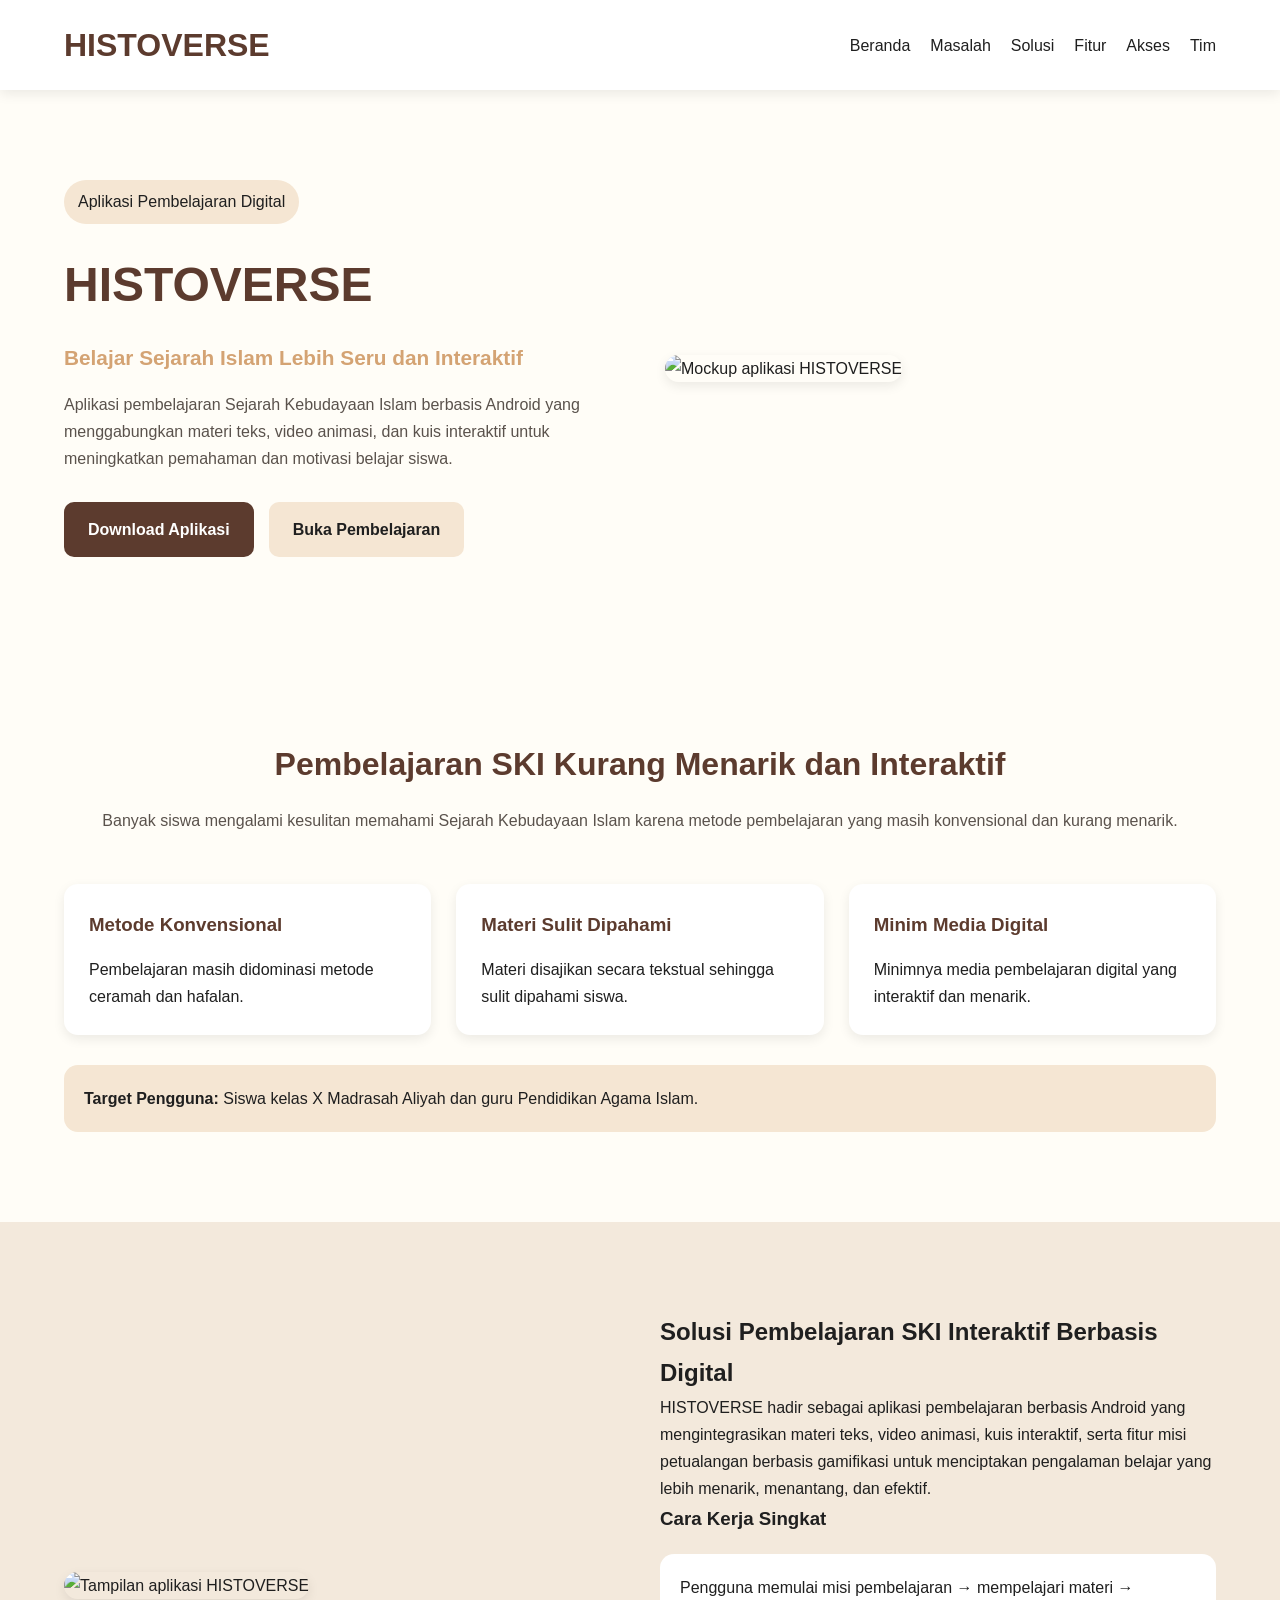
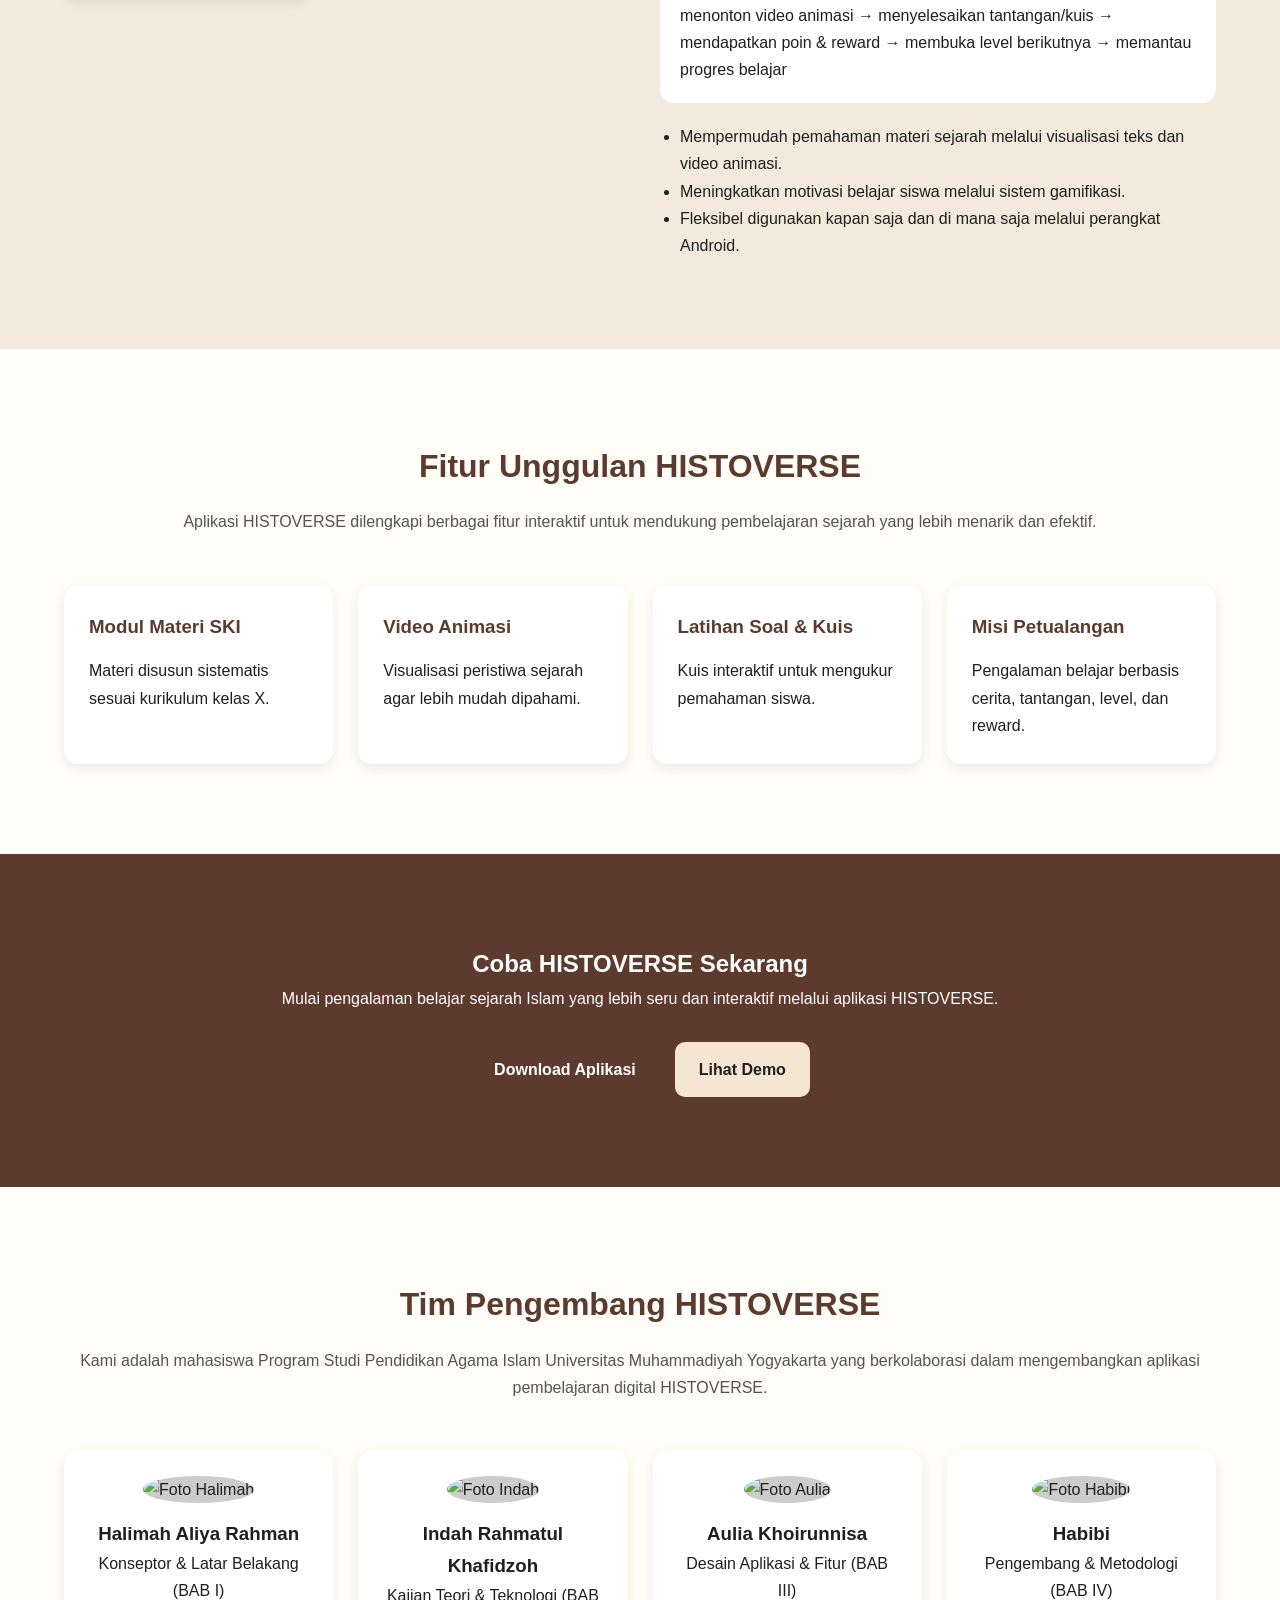
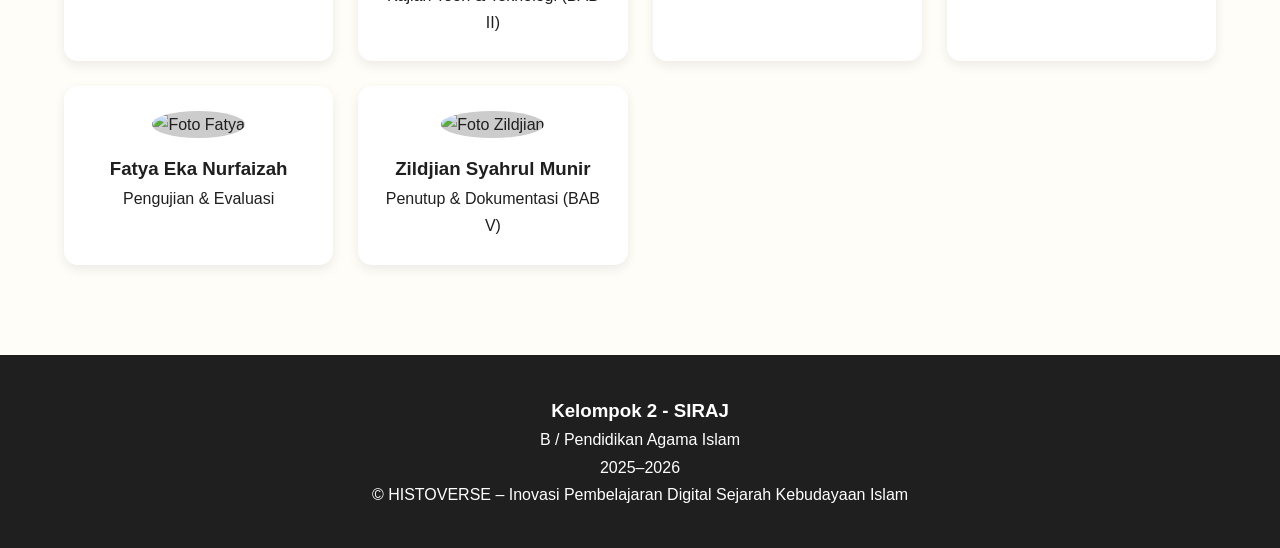
==== commit 833d02b4: "Update index.html" ====
--- a/index.html
+++ b/index.html
@@ -134,7 +134,7 @@
 
       <div class="solusi-image reveal">
         <img
-          src="https://i.ibb.co.com/BVbJMJBj/Screenshot-2026-04-30-123022.png"
+          src="https://i.ibb.co.com/nqMCML36/Whats-App-Image-2026-06-01-at-10-20-46.jpg"
           alt="Tampilan aplikasi HISTOVERSE"
           class="main-image"
         />
--- a/style.css
+++ b/style.css
@@ -1,478 +1,358 @@
-/* ========================================
-   VARIABEL WARNA - UBAH DI SINI SAJA!
-   ======================================== */
-/* Ganti warna-warna ini sesuai preferensi kelompok */
+/* =========================
+   ROOT COLOR VARIABLES
+========================= */
 :root {
-  /* Warna utama - GANTI DI SINI */
-  --primary: #6F4E37;      /* Coklat espresso */
-  --primary-dark: #5A4030;
-  
-  /* Warna sekunder - GANTI DI SINI */
-  --secondary: #F5E8C7;    /* Krem terang */
-  --secondary-dark: #E8D9B3;
-  
-  /* Warna aksen - GANTI DI SINI */
-  --accent: #D4AF37;       /* Emas terang */
-  --accent-dark: #B8942A;
-  
-  /* Background - GANTI DI SINI */
-  --bg-primary: #FDFBF5;   /* Ivory clean */
-  --bg-secondary: #F8F1E9; /* Beige hangat */
-  
-  /* Teks - GANTI DI SINI */
-  --text-primary: #1A1A1A;  /* Hitam pekat */
-  --text-secondary: #5C4033; /* Abu tua kecoklatan */
-  
-  /* Lainnya */
-  --white: #FFFFFF;
-  --shadow: rgba(0, 0, 0, 0.1);
-  --border: #E0D7C4;
-}
-
-/* ========================================
-   RESET & BASE STYLES
-   ======================================== */
-* {
-  margin: 0;
-  padding: 0;
-  box-sizing: border-box;
-}
-
-body {
-  font-family: -apple-system, BlinkMacSystemFont, 'Segoe UI', Roboto, Oxygen, Ubuntu, Cantarell, sans-serif;
-  line-height: 1.6;
-  color: var(--text-primary);
-  background-color: var(--bg-primary);
-  overflow-x: hidden;
-}
-
-.container {
-  max-width: 1200px;
-  margin: 0 auto;
-  padding: 0 20px;
-}
-
-/* ========================================
+
+  /* WARNA UTAMA */
+  --primary-color: #5c3b2e;
+  --secondary-color: #f5e6d3;
+  --accent-color: #d4a373;
+
+  /* BACKGROUND */
+  --background-color: #fffdf7;
+  --card-background: #f3e9dc;
+
+  /* TEXT */
+  --text-color: #1f1f1f;
+  --text-secondary: #5a524c;
+
+  /* SHADOW */
+  --shadow: 0 4px 12px rgba(0,0,0,0.08);
+
+  /* BORDER */
+  --radius: 14px;
+}
+
+/* =========================
+   RESET
+========================= */
+*{
+  margin:0;
+  padding:0;
+  box-sizing:border-box;
+}
+
+html{
+  scroll-behavior:smooth;
+}
+
+body{
+  font-family: Arial, Helvetica, sans-serif;
+  background: var(--background-color);
+  color: var(--text-color);
+  line-height:1.7;
+}
+
+/* =========================
+   GLOBAL
+========================= */
+.container{
+  width:90%;
+  max-width:1200px;
+  margin:auto;
+}
+
+.section{
+  padding:90px 0;
+}
+
+.alt-bg{
+  background: var(--card-background);
+}
+
+.section-title{
+  text-align:center;
+  margin-bottom:50px;
+}
+
+.section-title h2{
+  font-size:2rem;
+  margin-bottom:15px;
+  color: var(--primary-color);
+}
+
+.section-title p{
+  color: var(--text-secondary);
+}
+
+/* =========================
    NAVBAR
-   ======================================== */
-.navbar {
-  background: var(--white);
-  box-shadow: 0 2px 10px var(--shadow);
-  position: fixed;
-  top: 0;
-  width: 100%;
-  z-index: 1000;
-  transition: all 0.3s ease;
-}
-
-.nav-container {
-  max-width: 1200px;
-  margin: 0 auto;
-  padding: 0 20px;
-  display: flex;
-  justify-content: space-between;
-  align-items: center;
-  height: 70px;
-}
-
-.nav-logo-link {
-  font-size: 1.5rem;
-  font-weight: bold;
-  color: var(--primary);
-  text-decoration: none;
-}
-
-.nav-menu {
-  display: flex;
-  list-style: none;
-  gap: 2rem;
-}
-
-.nav-link {
-  text-decoration: none;
-  color: var(--text-primary);
-  font-weight: 500;
-  transition: color 0.3s ease;
-}
-
-.nav-link:hover {
-  color: var(--primary);
-}
-
-.hamburger {
-  display: none;
-  flex-direction: column;
-  cursor: pointer;
-  gap: 4px;
-}
-
-.bar {
-  width: 25px;
-  height: 3px;
-  background: var(--text-primary);
-  transition: 0.3s;
-}
-
-/* ========================================
-   HERO SECTION
-   ======================================== */
-.hero {
-  padding: 120px 0 80px;
-  background: linear-gradient(135deg, var(--secondary) 0%, var(--bg-primary) 100%);
-}
-
-.hero-content {
-  display: grid;
-  grid-template-columns: 1fr 1fr;
-  gap: 4rem;
-  align-items: center;
-}
-
-.hero-title {
-  font-size: clamp(2.5rem, 5vw, 4rem);
-  color: var(--primary);
-  margin-bottom: 1rem;
-  line-height: 1.1;
-}
-
-.hero-subtitle {
-  font-size: 1.5rem;
-  color: var(--accent);
-  margin-bottom: 1.5rem;
-  font-weight: 600;
-}
-
-.hero-description {
-  font-size: 1.1rem;
+========================= */
+.navbar{
+  position:sticky;
+  top:0;
+  z-index:999;
+  background:white;
+  box-shadow: var(--shadow);
+}
+
+.nav-container{
+  display:flex;
+  justify-content:space-between;
+  align-items:center;
+  padding:18px 0;
+}
+
+.logo{
+  color: var(--primary-color);
+}
+
+.nav-menu{
+  display:flex;
+  gap:20px;
+}
+
+.nav-menu a{
+  text-decoration:none;
+  color: var(--text-color);
+  transition:0.3s;
+}
+
+.nav-menu a:hover{
+  color: var(--accent-color);
+}
+
+.hamburger{
+  display:none;
+  border:none;
+  background:none;
+  font-size:28px;
+  cursor:pointer;
+}
+
+/* =========================
+   HERO
+========================= */
+.hero-grid{
+  display:grid;
+  grid-template-columns:1fr 1fr;
+  gap:50px;
+  align-items:center;
+}
+
+.badge{
+  background: var(--secondary-color);
+  padding:8px 14px;
+  border-radius:50px;
+  display:inline-block;
+  margin-bottom:20px;
+}
+
+.hero-text h2{
+  font-size:3rem;
+  color: var(--primary-color);
+}
+
+.tagline{
+  font-size:1.3rem;
+  margin:15px 0;
+  color: var(--accent-color);
+  font-weight:bold;
+}
+
+.hero-description{
   color: var(--text-secondary);
-  margin-bottom: 2rem;
-  line-height: 1.7;
-}
-
-.hero-img, .solusi-img {
-  width: 100%;
-  height: 400px;
-  object-fit: cover;
-  border-radius: 20px;
-  box-shadow: 0 20px 40px var(--shadow);
-}
-
-.image-fallback {
-  width: 100%;
-  height: 400px;
-  background: var(--bg-secondary);
-  border-radius: 20px;
-  display: flex;
-  align-items: center;
-  justify-content: center;
-  color: var(--text-secondary);
-  font-size: 1.1rem;
-}
-
-/* ========================================
-   SECTION GENERIC
-   ======================================== */
-.section {
-  padding: 80px 0;
-}
-
-.section-title {
-  font-size: clamp(2rem, 4vw, 2.5rem);
-  text-align: center;
-  margin-bottom: 1rem;
-  color: var(--primary);
-}
-
-.section-subtitle {
-  text-align: center;
-  font-size: 1.2rem;
-  color: var(--text-secondary);
-  max-width: 600px;
-  margin: 0 auto 3rem;
-}
-
-/* ========================================
-   MASALAH SECTION
-   ======================================== */
-.masalah {
-  background: var(--bg-secondary);
-}
-
-.masalah-grid {
-  display: grid;
-  grid-template-columns: repeat(auto-fit, minmax(300px, 1fr));
-  gap: 2rem;
-  margin-bottom: 2rem;
-}
-
-.card {
-  background: var(--white);
-  padding: 2.5rem 2rem;
-  border-radius: 20px;
-  text-align: center;
-  box-shadow: 0 10px 30px var(--shadow);
-  transition: all 0.3s ease;
-}
-
-.card:hover {
-  transform: translateY(-10px);
-  box-shadow: 0 20px 40px var(--shadow);
-}
-
-.card-icon {
-  font-size: 3rem;
-  margin-bottom: 1rem;
-}
-
-.card h3 {
-  font-size: 1.5rem;
-  margin-bottom: 1rem;
-  color: var(--primary);
-}
-
-.target-pengguna {
-  text-align: center;
-  font-size: 1.1rem;
-  color: var(--text-secondary);
-  background: var(--white);
-  padding: 1.5rem;
-  border-radius: 15px;
-  box-shadow: 0 5px 20px var(--shadow);
-}
-
-/* ========================================
-   SOLUSI SECTION
-   ======================================== */
-.solusi-content {
-  display: grid;
-  grid-template-columns: 1fr 1fr;
-  gap: 4rem;
-  align-items: center;
-}
-
-.cara-kerja {
-  background: var(--bg-secondary);
-  padding: 2rem;
-  border-radius: 15px;
-  margin: 2rem 0;
-}
-
-.cara-kerja h3 {
-  color: var(--primary);
-  margin-bottom: 1rem;
-}
-
-.cara-kerja ol {
-  padding-left: 1.5rem;
-}
-
-.cara-kerja li {
-  margin-bottom: 0.5rem;
-  color: var(--text-secondary);
-}
-
-.manfaat-grid {
-  display: grid;
-  gap: 1.5rem;
-  margin-top: 2rem;
-}
-
-.manfaat-item h4 {
-  color: var(--primary);
-  margin-bottom: 0.5rem;
-}
-
-/* ========================================
-   FITUR SECTION
-   ======================================== */
-.fitur {
-  background: var(--bg-secondary);
-}
-
-.fitur-grid {
-  display: grid;
-  grid-template-columns: repeat(auto-fit, minmax(250px, 1fr));
-  gap: 2rem;
-}
-
-.fitur-card {
-  text-align: left;
-}
-
-/* ========================================
-   AKSES SECTION
-   ======================================== */
-.akses {
-  background: linear-gradient(135deg, var(--primary) 0%, var(--primary-dark) 100%);
-  color: var(--white);
-}
-
-.akses .section-title,
-.akses .section-subtitle {
-  color: var(--white);
-}
-
-.akses-buttons {
-  display: flex;
-  flex-wrap: wrap;
-  gap: 1.5rem;
-  justify-content: center;
-  margin-top: 3rem;
-}
-
-/* ========================================
-   TIM SECTION
-   ======================================== */
-.tim-grid {
-  display: grid;
-  grid-template-columns: repeat(auto-fit, minmax(200px, 1fr));
-  gap: 2rem;
-}
-
-.tim-card {
-  text-align: center;
-}
-
-.tim-photo {
-  width: 120px;
-  height: 120px;
-  margin: 0 auto 1.5rem;
-  border-radius: 50%;
-  overflow: hidden;
-  box-shadow: 0 10px 30px var(--shadow);
-}
-
-.tim-photo img {
-  width: 100%;
-  height: 100%;
-  object-fit: cover;
-}
-
-/* ========================================
-   BUTTONS
-   ======================================== */
-.btn {
-  display: inline-block;
-  padding: 1rem 2rem;
-  border-radius: 50px;
-  text-decoration: none;
-  font-weight: 600;
-  text-align: center;
-  transition: all 0.3s ease;
-  border: none;
-  cursor: pointer;
-  font-size: 1rem;
-}
-
-.btn-primary {
-  background: var(--accent);
-  color: var(--text-primary);
-}
-
-.btn-primary:hover {
-  background: var(--accent-dark);
-  transform: translateY(-2px);
-  box-shadow: 0 10px 20px rgba(212, 175, 55, 0.3);
-}
-
-.btn-secondary {
-  background: var(--white);
-  color: var(--primary);
-}
-
-.btn-secondary:hover {
-  background: var(--secondary);
-  transform: translateY(-2px);
-}
-
-.btn-outline {
-  background: transparent;
-  color: var(--white);
-  border: 2px solid var(--white);
-}
-
-.btn-outline:hover {
-  background: var(--white);
-  color: var(--primary);
-}
-
-.btn-large {
-  padding: 1.2rem 3rem;
-  font-size: 1.1rem;
-}
-
-/* ========================================
+}
+
+.hero-buttons{
+  margin-top:30px;
+  display:flex;
+  gap:15px;
+  flex-wrap:wrap;
+}
+
+.btn{
+  padding:14px 24px;
+  border-radius:10px;
+  text-decoration:none;
+  transition:0.3s;
+  font-weight:bold;
+}
+
+.primary-btn{
+  background: var(--primary-color);
+  color:white;
+}
+
+.primary-btn:hover{
+  transform:translateY(-3px);
+}
+
+.secondary-btn{
+  background: var(--secondary-color);
+  color: var(--text-color);
+}
+
+.secondary-btn:hover{
+  transform:translateY(-3px);
+}
+
+.main-image{
+  width:100%;
+  border-radius:20px;
+  box-shadow: var(--shadow);
+  object-fit:cover;
+}
+
+/* =========================
+   CARD
+========================= */
+.card-grid,
+.fitur-grid,
+.team-grid{
+  display:grid;
+  gap:25px;
+}
+
+.card-grid{
+  grid-template-columns:repeat(auto-fit,minmax(250px,1fr));
+}
+
+.fitur-grid{
+  grid-template-columns:repeat(auto-fit,minmax(250px,1fr));
+}
+
+.team-grid{
+  grid-template-columns:repeat(auto-fit,minmax(250px,1fr));
+}
+
+.card,
+.team-card{
+  background:white;
+  padding:25px;
+  border-radius:var(--radius);
+  box-shadow: var(--shadow);
+  transition:0.3s;
+}
+
+.card:hover,
+.team-card:hover{
+  transform:translateY(-5px);
+}
+
+.card h3{
+  margin-bottom:15px;
+  color: var(--primary-color);
+}
+
+.target-box{
+  margin-top:30px;
+  padding:20px;
+  background: var(--secondary-color);
+  border-radius:var(--radius);
+}
+
+/* =========================
+   SOLUSI
+========================= */
+.solusi-grid{
+  display:grid;
+  grid-template-columns:1fr 1fr;
+  gap:40px;
+  align-items:center;
+}
+
+.flow-box{
+  margin:20px 0;
+  background:white;
+  padding:20px;
+  border-radius:var(--radius);
+}
+
+.benefit-list{
+  padding-left:20px;
+}
+
+/* =========================
+   AKSES
+========================= */
+.access-section{
+  text-align:center;
+  background: var(--primary-color);
+  color:white;
+}
+
+.access-buttons{
+  margin-top:30px;
+  display:flex;
+  justify-content:center;
+  gap:15px;
+  flex-wrap:wrap;
+}
+
+/* =========================
+   TIM
+========================= */
+.team-card{
+  text-align:center;
+}
+
+.team-card img{
+  width:120px;
+  height:120px;
+  border-radius:50%;
+  object-fit:cover;
+  margin-bottom:15px;
+  background:#ccc;
+}
+
+/* =========================
    FOOTER
-   ======================================== */
-.footer {
-  background: var(--primary);
-  color: var(--white);
-  text-align: center;
-  padding: 2rem 0;
-}
-
-.footer-content p {
-  margin-bottom: 0.5rem;
-}
-
-/* ========================================
-   RESPONSIVE DESIGN
-   ======================================== */
-@media (max-width: 768px) {
-  .hamburger {
-    display: flex;
-  }
-  
-  .nav-menu {
-    position: fixed;
-    left: -100%;
-    top: 70px;
-    flex-direction: column;
-    background: var(--white);
-    width: 100%;
-    text-align: center;
-    transition: 0.3s;
-    box-shadow: 0 10px 27px var(--shadow);
-    padding: 2rem 0;
-  }
-  
-  .nav-menu.active {
-    left: 0;
-  }
-  
-  .hero-content,
-  .solusi-content {
-    grid-template-columns: 1fr;
-    gap: 2rem;
-    text-align: center;
-  }
-  
-  .hero {
-    padding: 100px 0 60px;
-  }
-  
-  .section {
-    padding: 60px 0;
-  }
-  
-  .akses-buttons {
-    flex-direction: column;
-    align-items: center;
-  }
-  
-  .btn-large {
-    width: 100%;
-    max-width: 300px;
-  }
-}
-
-@media (max-width: 480px) {
-  .container {
-    padding: 0 15px;
-  }
-  
-  .masalah-grid,
-  .fitur-grid {
-    grid-template-columns: 1fr;
-  }
-}+========================= */
+.footer{
+  background:#1f1f1f;
+  color:white;
+  text-align:center;
+  padding:40px 20px;
+}
+
+/* =========================
+   REVEAL ANIMATION
+========================= */
+.reveal{
+  opacity:0;
+  transform:translateY(30px);
+  transition:1s;
+}
+
+.reveal.active{
+  opacity:1;
+  transform:translateY(0);
+}
+
+/* =========================
+   RESPONSIVE
+========================= */
+@media(max-width:768px){
+
+  .hero-grid,
+  .solusi-grid{
+    grid-template-columns:1fr;
+  }
+
+  .hero-text{
+    text-align:center;
+  }
+
+  .nav-menu{
+    position:absolute;
+    top:70px;
+    right:20px;
+    background:white;
+    flex-direction:column;
+    width:220px;
+    padding:20px;
+    border-radius:12px;
+    box-shadow: var(--shadow);
+
+    display:none;
+  }
+
+  .nav-menu.active{
+    display:flex;
+  }
+
+  .hamburger{
+    display:block;
+  }
+}
